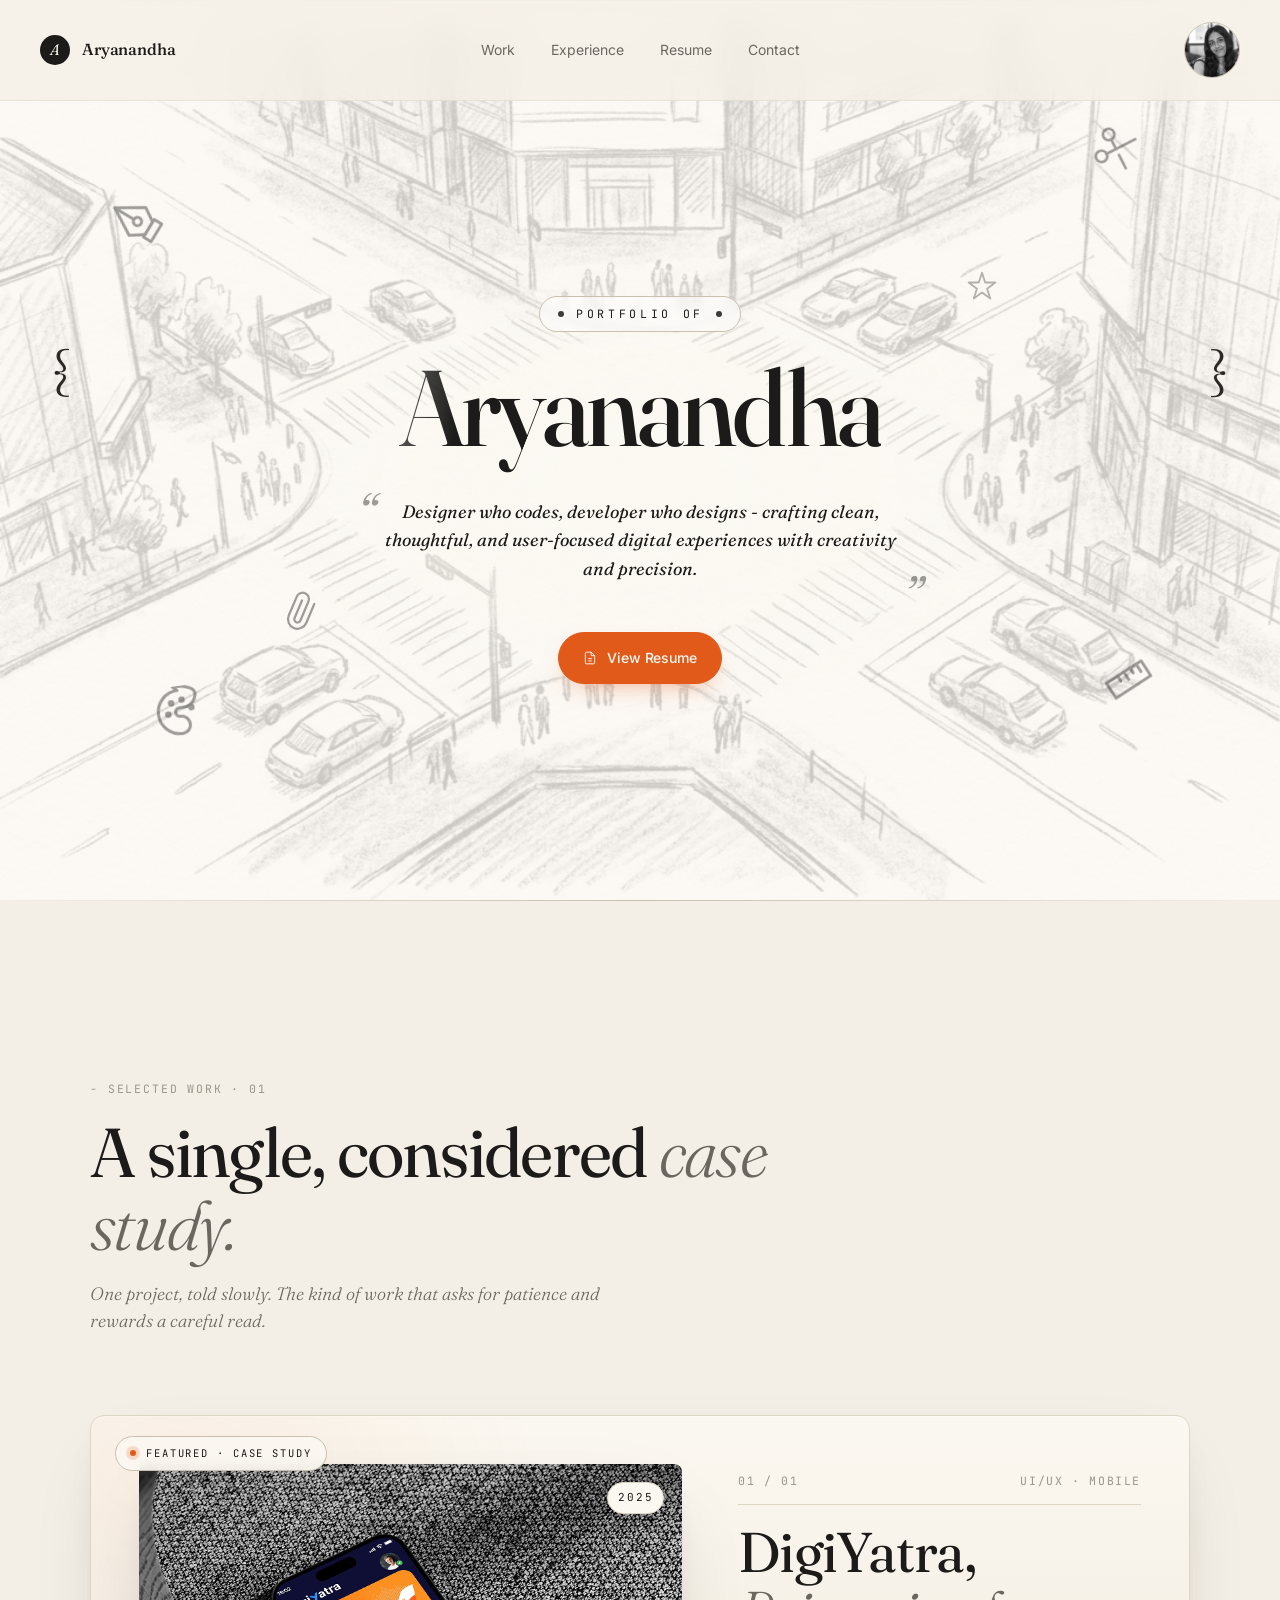
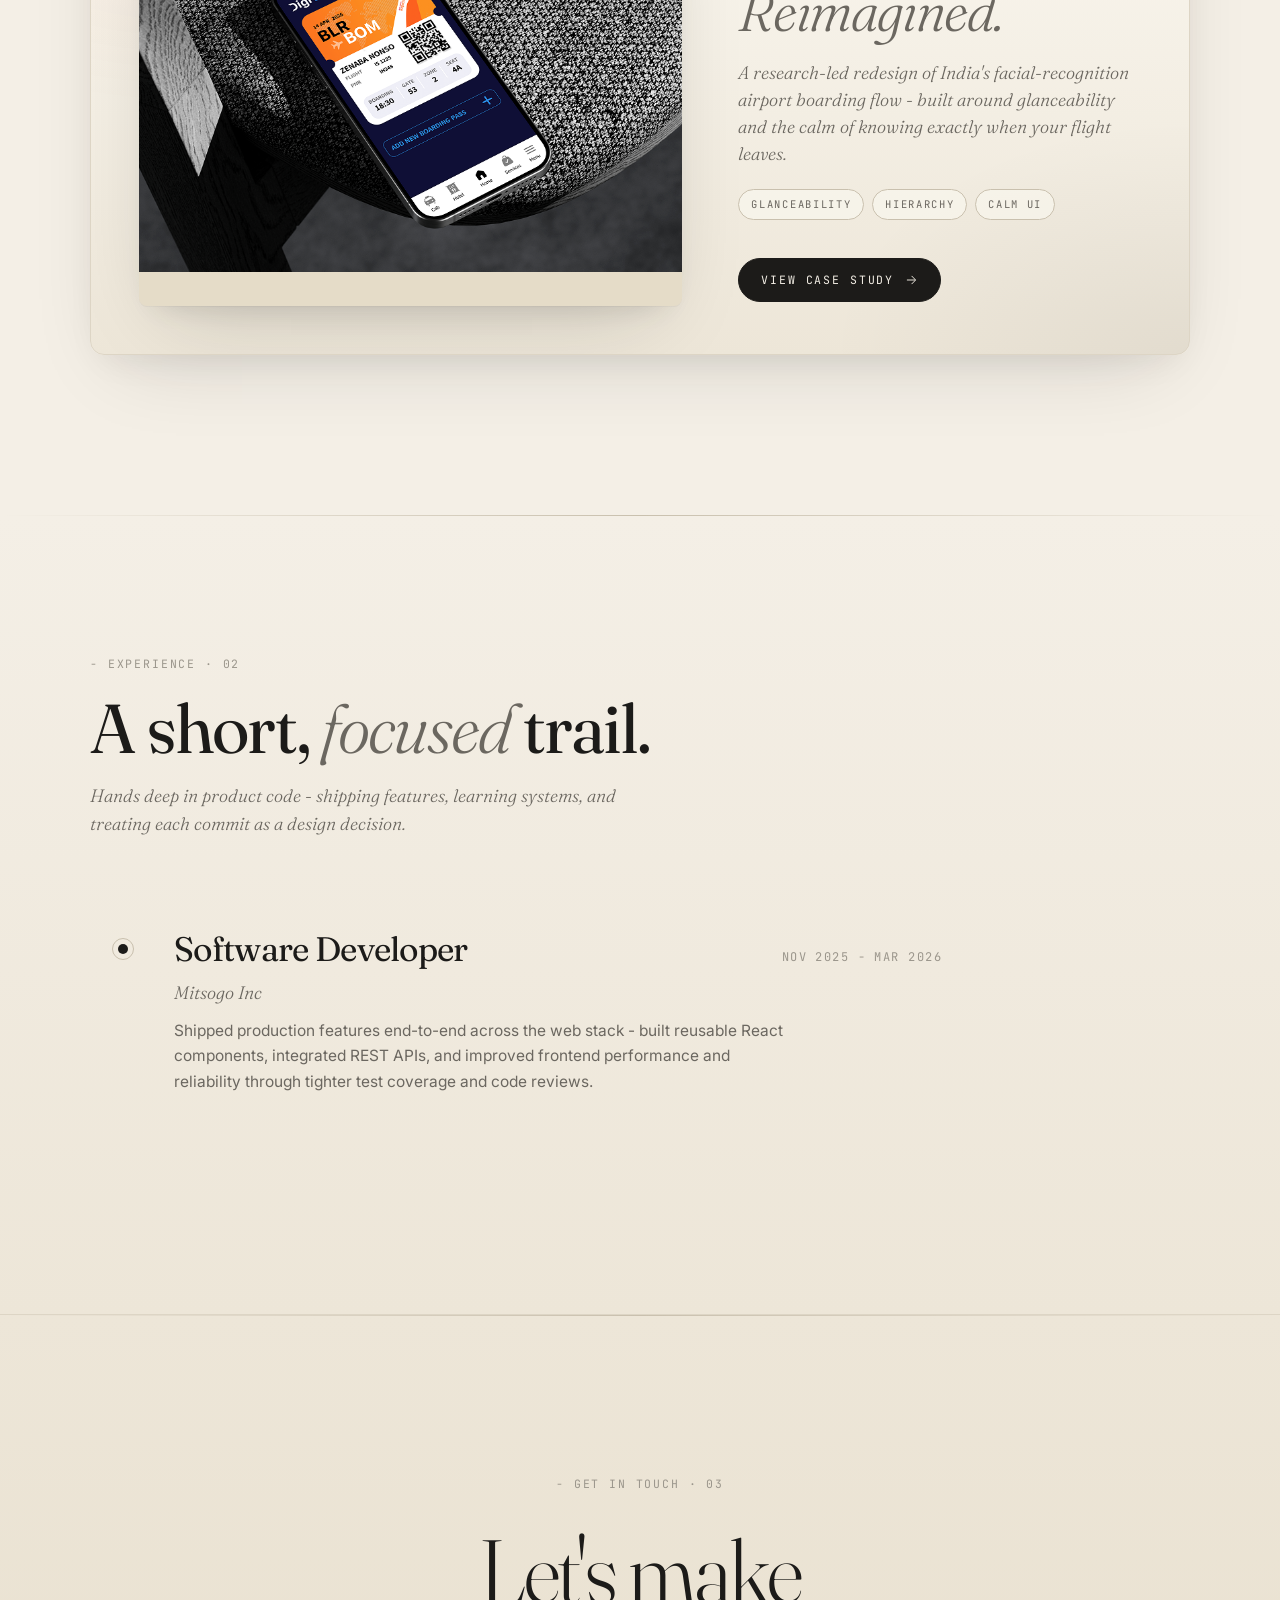
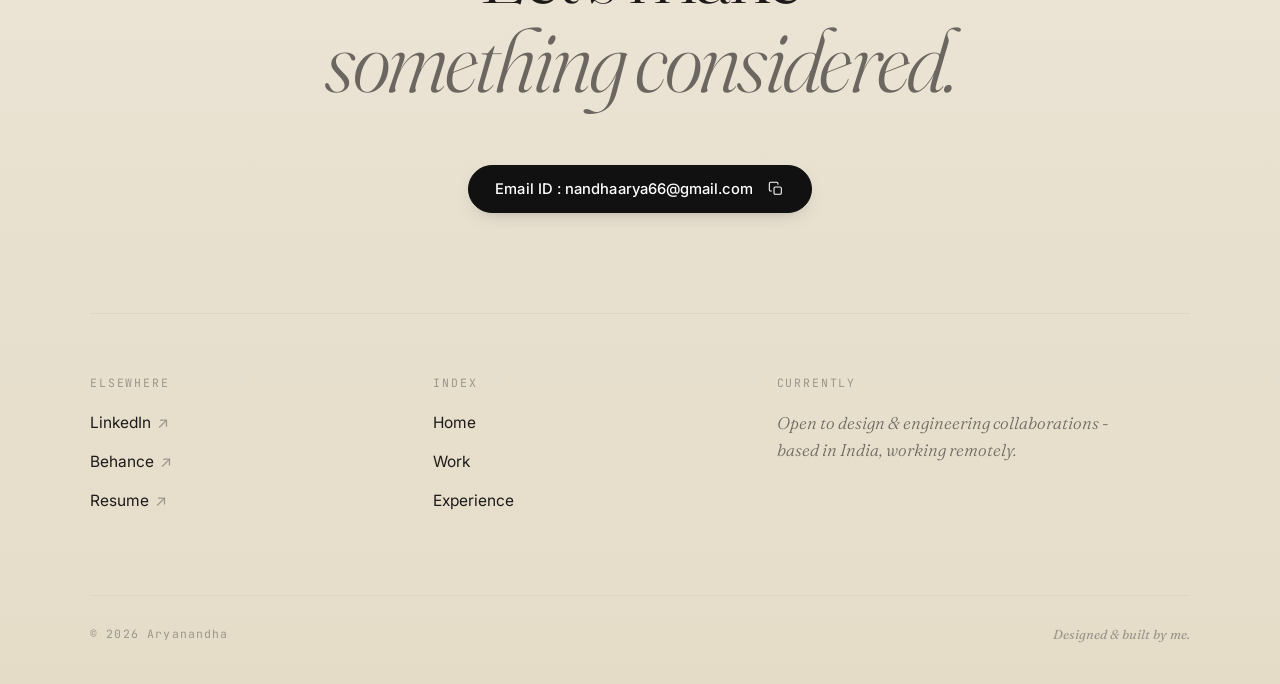
==== index.html @ 2fd15779 "first commit" ====
<!DOCTYPE html>
<html lang="en">
<head>
  <meta charset="UTF-8" />
  <meta name="viewport" content="width=device-width, initial-scale=1.0" />
  <title>Aryanandha - Designer & Developer</title>
  <meta name="description" content="Aryanandha - UI/UX designer and developer. Editorial portfolio of thoughtful, considered digital work." />
  <meta name="theme-color" content="#F4EFE6" />

  <link rel="preconnect" href="https://fonts.googleapis.com" />
  <link rel="preconnect" href="https://fonts.gstatic.com" crossorigin />
  <link href="https://fonts.googleapis.com/css2?family=Fraunces:ital,wght@0,300;0,400;0,500;0,600;1,300;1,400;1,500&family=Inter:wght@300;400;500;600&family=JetBrains+Mono:wght@400;500&display=swap" rel="stylesheet" />
  <link rel="stylesheet" href="styles.css" />
</head>
<body>

  <!-- ============================ NAV ============================ -->
  <nav class="nav">
    <a href="#home" class="nav__brand">
      <span class="nav__brand-mark">A</span>
      <span class="nav__brand-name">Aryanandha</span>
    </a>

    <ul class="nav__links">
      <li><a href="#work">Work</a></li>
      <li><a href="#experience">Experience</a></li>
      <li><a href="https://drive.google.com/file/d/1Gx09ZeltvKSBruHtq61AyufzrmKYx_Gb/view?usp=sharing" target="_blank" rel="noopener" class="nav__resume">Resume</a></li>
      <li><a href="#contact">Contact</a></li>
    </ul>

    <a href="#home" class="nav__avatar" aria-label="Profile photo">
      <img src="resume_image.jpeg" alt="Aryanandha" />
    </a>
  </nav>

  <!-- ============================ HERO ============================ -->
  <header class="hero" id="home">
    <div class="hero__sketch" aria-hidden="true"></div>
    <canvas class="hero__water" aria-hidden="true"></canvas>
    <span class="hero__edge" aria-hidden="true"></span>

    <!-- floating design tool doodles -->
    <div class="hero__doodles" aria-hidden="true">
      <span class="doodle doodle--scissors">
        <svg viewBox="0 0 24 24" fill="none" stroke="currentColor" stroke-width="1.4" stroke-linecap="round" stroke-linejoin="round">
          <circle cx="6" cy="6" r="3"/><circle cx="6" cy="18" r="3"/>
          <line x1="20" y1="4" x2="8.12" y2="15.88"/>
          <line x1="14.47" y1="14.48" x2="20" y2="20"/>
          <line x1="8.12" y1="8.12" x2="12" y2="12"/>
        </svg>
      </span>
      <span class="doodle doodle--pen">
        <svg viewBox="0 0 24 24" fill="none" stroke="currentColor" stroke-width="1.4" stroke-linecap="round" stroke-linejoin="round">
          <path d="M12 19l7-7 3 3-7 7-3-3z"/>
          <path d="M18 13l-1.5-7.5L2 2l3.5 14.5L13 18l5-5z"/>
          <path d="M2 2l7.586 7.586"/>
          <circle cx="11" cy="11" r="2"/>
        </svg>
      </span>
      <span class="doodle doodle--palette">
        <svg viewBox="0 0 24 24" fill="none" stroke="currentColor" stroke-width="1.4" stroke-linecap="round" stroke-linejoin="round">
          <circle cx="13.5" cy="6.5" r=".8"/>
          <circle cx="17.5" cy="10.5" r=".8"/>
          <circle cx="8.5" cy="7.5" r=".8"/>
          <circle cx="6.5" cy="12.5" r=".8"/>
          <path d="M12 2a10 10 0 0 0 0 20 4 4 0 0 0 0-8 2 2 0 0 1-2-2c0-1.1.9-2 2-2h2a6 6 0 0 0 6-6c0-2.21-4.48-4-10-4z"/>
        </svg>
      </span>
      <span class="doodle doodle--ruler">
        <svg viewBox="0 0 24 24" fill="none" stroke="currentColor" stroke-width="1.4" stroke-linecap="round" stroke-linejoin="round">
          <path d="M3 17l6 6 14-14-6-6L3 17z"/>
          <path d="M7.5 12.5l2 2M10 10l3 3M12.5 7.5l2 2M15 5l3 3"/>
        </svg>
      </span>
      <span class="doodle doodle--star">
        <svg viewBox="0 0 24 24" fill="none" stroke="currentColor" stroke-width="1.4" stroke-linecap="round" stroke-linejoin="round">
          <path d="M12 2l2.4 7.4H22l-6.2 4.6 2.4 7.4L12 16.8 5.8 21.4l2.4-7.4L2 9.4h7.6L12 2z"/>
        </svg>
      </span>
      <span class="doodle doodle--paperclip">
        <svg viewBox="0 0 24 24" fill="none" stroke="currentColor" stroke-width="1.4" stroke-linecap="round" stroke-linejoin="round">
          <path d="M21.44 11.05l-9.19 9.19a6 6 0 0 1-8.49-8.49l9.19-9.19a4 4 0 0 1 5.66 5.66l-9.2 9.19a2 2 0 0 1-2.83-2.83l8.49-8.48"/>
        </svg>
      </span>
      <span class="doodle doodle--bracketL">{</span>
      <span class="doodle doodle--bracketR">}</span>
    </div>

    <div class="hero__inner">
      <span class="hero__halo" aria-hidden="true"></span>

      <p class="hero__intro">
        <span class="hero__intro-dot" aria-hidden="true"></span>
        <span>PORTFOLIO OF</span>
        <span class="hero__intro-dot" aria-hidden="true"></span>
      </p>

      <h1 class="hero__title">
        <span class="hero__title-text">Aryanandha</span>
      </h1>

      <p class="hero__sub">
        <span class="hero__sub-mark" aria-hidden="true">“</span>
        Designer who codes, developer who designs - crafting clean,
        thoughtful, and user-focused digital experiences with creativity
        and precision.
        <span class="hero__sub-mark hero__sub-mark--end" aria-hidden="true">”</span>
      </p>

      <div class="hero__cta">
        <a href="https://drive.google.com/file/d/1Gx09ZeltvKSBruHtq61AyufzrmKYx_Gb/view?usp=sharing" target="_blank" rel="noopener" class="btn btn--primary">
          <svg width="14" height="14" viewBox="0 0 24 24" fill="none" stroke="currentColor" stroke-width="1.6"><path d="M14 2H6a2 2 0 0 0-2 2v16a2 2 0 0 0 2 2h12a2 2 0 0 0 2-2V8z"/><path d="M14 2v6h6M9 13h6M9 17h6"/></svg>
          View Resume
        </a>
      </div>
    </div>

  </header>

  <!-- ============================ WORK ============================ -->
  <section class="work" id="work">
    <div class="container">
      <div class="section-head">
        <span class="kicker">- Selected work · 01</span>
        <h2 class="section-title">A single, considered <em>case study.</em></h2>
        <p class="section-lede">
          One project, told slowly. The kind of work that asks for
          patience and rewards a careful read.
        </p>
      </div>

      <a href="case-study.html" class="feature feature--spotlight">
        <span class="feature__chip" aria-hidden="true">
          <span class="feature__chip-dot"></span>
          Featured · Case study
        </span>

        <div class="feature__cover">
          <img src="coverpage.png" alt="DigiYatra redesign cover" />
          <span class="feature__year">2025</span>
          <span class="feature__viewmark">
            <svg width="14" height="14" viewBox="0 0 24 24" fill="none" stroke="currentColor" stroke-width="1.6"><path d="M5 12h14M13 5l7 7-7 7"/></svg>
            View
          </span>
        </div>

        <div class="feature__meta">
          <div class="feature__row">
            <span class="feature__num">01 / 01</span>
            <span class="feature__tag">UI/UX · Mobile</span>
          </div>
          <h3 class="feature__title">DigiYatra, <em>Reimagined.</em></h3>
          <p class="feature__desc">
            A research-led redesign of India's facial-recognition
            airport boarding flow - built around glanceability and
            the calm of knowing exactly when your flight leaves.
          </p>

          <ul class="feature__chips">
            <li>Glanceability</li>
            <li>Hierarchy</li>
            <li>Calm UI</li>
          </ul>

          <span class="feature__cta">
            View case study
            <svg width="14" height="14" viewBox="0 0 24 24" fill="none" stroke="currentColor" stroke-width="1.6">
              <path d="M5 12h14M13 5l7 7-7 7"/>
            </svg>
          </span>
        </div>
      </a>
    </div>
  </section>

  <!-- ============================ EXPERIENCE ============================ -->
  <section class="experience" id="experience">
    <div class="container">
      <div class="section-head">
        <span class="kicker">- Experience · 02</span>
        <h2 class="section-title">A short, <em>focused</em> trail.</h2>
        <p class="section-lede">
          Hands deep in product code - shipping features, learning
          systems, and treating each commit as a design decision.
        </p>
      </div>

      <ol class="timeline">
        <li class="timeline__item">
          <div class="timeline__dot"></div>
          <div class="timeline__body">
            <div class="timeline__row">
              <h3 class="timeline__role">Software Developer</h3>
              <span class="timeline__date">Nov 2025 - Mar 2026</span>
            </div>
            <p class="timeline__company">Mitsogo Inc</p>
            <p class="timeline__note">
              Shipped production features end-to-end across the web stack -
              built reusable React components, integrated REST APIs, and
              improved frontend performance and reliability through tighter
              test coverage and code reviews.
            </p>
          </div>
        </li>
      </ol>

    </div>
  </section>

  <!-- ============================ CONTACT / FOOTER ============================ -->
  <footer class="footer" id="contact">
    <div class="container">

      <div class="footer__big">
        <span class="kicker">- Get in touch · 03</span>
        <h2 class="footer__heading">
          Let's make<br />
          <em>something considered.</em>
        </h2>
        <button type="button" class="email-pill" data-email="nandhaarya66@gmail.com" aria-label="Copy email address">
          <span class="email-pill__text">Email ID : nandhaarya66@gmail.com</span>
          <span class="email-pill__icon" aria-hidden="true">
            <svg class="email-pill__copy" width="16" height="16" viewBox="0 0 24 24" fill="none" stroke="currentColor" stroke-width="1.6" stroke-linecap="round" stroke-linejoin="round">
              <rect x="9" y="9" width="11" height="11" rx="2"/>
              <path d="M5 15H4a2 2 0 0 1-2-2V4a2 2 0 0 1 2-2h9a2 2 0 0 1 2 2v1"/>
            </svg>
            <svg class="email-pill__check" width="16" height="16" viewBox="0 0 24 24" fill="none" stroke="currentColor" stroke-width="1.8" stroke-linecap="round" stroke-linejoin="round">
              <path d="M20 6L9 17l-5-5"/>
            </svg>
          </span>
        </button>
      </div>

      <div class="footer__rule"></div>

      <div class="footer__grid">
        <div class="footer__col">
          <span class="footer__label">Elsewhere</span>
          <ul class="footer__links">
            <li>
              <a href="https://www.linkedin.com/in/aryanandha-kp-83b658268/" target="_blank" rel="noopener">
                LinkedIn <span>↗</span>
              </a>
            </li>
            <li>
              <a href="https://www.behance.net/aryanandha6" target="_blank" rel="noopener">
                Behance <span>↗</span>
              </a>
            </li>
            <li>
              <a href="https://drive.google.com/file/d/1Gx09ZeltvKSBruHtq61AyufzrmKYx_Gb/view?usp=sharing" target="_blank" rel="noopener">
                Resume <span>↗</span>
              </a>
            </li>
          </ul>
        </div>

        <div class="footer__col">
          <span class="footer__label">Index</span>
          <ul class="footer__links">
            <li><a href="#home">Home</a></li>
            <li><a href="#work">Work</a></li>
            <li><a href="#experience">Experience</a></li>
          </ul>
        </div>

        <div class="footer__col footer__col--meta">
          <span class="footer__label">Currently</span>
          <p class="footer__currently">
            Open to design &amp; engineering collaborations - based in India,
            working remotely.
          </p>
        </div>
      </div>

      <div class="footer__bottom">
        <span>© 2026 Aryanandha</span>
        <span class="footer__sig">Designed &amp; built by me.</span>
      </div>
    </div>
  </footer>

  <script src="script.js"></script>
</body>
</html>
---- styles.css ----
/* ============================================================
   ARYANANDHA K P - EDITORIAL PORTFOLIO
   Premium · minimal · cinematic.
   ============================================================ */

* { box-sizing: border-box; margin: 0; padding: 0; }

:root {
  --bg:        #F4EFE6;
  --bg-2:      #EDE6D8;
  --bg-3:      #E5DCC8;
  --paper:     #FBF8F1;

  --text:      #1C1B19;
  --text-2:    #2A2925;
  --muted:     #6B6760;
  --muted-2:   #9B968C;

  --line:      #DDD5C5;
  --line-2:    #C9C0AE;

  --accent:    #1C1B19;

  --display:   "Fraunces", "Times New Roman", serif;
  --body:      "Inter", system-ui, sans-serif;
  --mono:      "JetBrains Mono", ui-monospace, monospace;

  --container: 1180px;

  --ease:      cubic-bezier(.2,.7,.2,1);
}

html { scroll-behavior: smooth; }

body {
  font-family: var(--body);
  background: var(--bg);
  color: var(--text);
  font-size: 16px;
  line-height: 1.6;
  font-weight: 400;
  -webkit-font-smoothing: antialiased;
  -moz-osx-font-smoothing: grayscale;
  overflow-x: hidden;
}

img { max-width: 100%; display: block; }

a { color: inherit; text-decoration: none; }

::selection { background: var(--text); color: var(--bg); }

.container {
  max-width: var(--container);
  margin: 0 auto;
  padding: 0 40px;
}

.kicker {
  font-family: var(--mono);
  font-size: 11.5px;
  letter-spacing: 0.16em;
  text-transform: uppercase;
  color: var(--muted-2);
}

.mono {
  font-family: var(--mono);
  font-size: 11.5px;
  letter-spacing: 0.06em;
  color: var(--muted-2);
  margin-left: 8px;
}

.section-head {
  margin-bottom: 80px;
  display: flex;
  flex-direction: column;
  gap: 18px;
  max-width: 760px;
}
.section-title {
  font-family: var(--display);
  font-weight: 400;
  font-size: clamp(40px, 5.4vw, 72px);
  line-height: 1.05;
  letter-spacing: -0.025em;
  color: var(--text);
}
.section-title em {
  font-style: italic;
  font-weight: 300;
  color: var(--muted);
}

.section-lede {
  font-family: var(--display);
  font-style: italic;
  font-weight: 300;
  font-size: clamp(17px, 1.4vw, 20px);
  line-height: 1.55;
  color: var(--muted);
  max-width: 540px;
}

/* =====================================================
   NAV
   ===================================================== */
.nav {
  position: fixed;
  top: 0; left: 0; right: 0;
  z-index: 60;
  display: grid;
  grid-template-columns: 1fr auto 1fr;
  align-items: center;
  gap: 24px;
  padding: 22px 40px;
  background: rgba(244,239,230,0.78);
  backdrop-filter: blur(14px) saturate(120%);
  -webkit-backdrop-filter: blur(14px) saturate(120%);
  border-bottom: 1px solid rgba(221,213,197,0.55);
  transition: padding .35s var(--ease), background .35s var(--ease);
}
.nav.is-scrolled { padding-top: 14px; padding-bottom: 14px; }

.nav__brand {
  display: inline-flex;
  align-items: center;
  gap: 12px;
  font-family: var(--display);
  font-size: 16px;
  font-weight: 500;
  letter-spacing: -0.01em;
  color: var(--text);
}
.nav__brand-mark {
  display: inline-flex;
  align-items: center; justify-content: center;
  width: 30px; height: 30px;
  border-radius: 50%;
  background: var(--text);
  color: var(--bg);
  font-family: var(--display);
  font-style: italic;
  font-size: 15px;
  font-weight: 400;
}

.nav__links {
  list-style: none;
  display: flex;
  align-items: center;
  gap: 36px;
  font-size: 14px;
  color: var(--muted);
}
.nav__links a {
  position: relative;
  padding: 4px 0;
  transition: color .3s var(--ease);
}
.nav__links a::after {
  content: '';
  position: absolute;
  left: 0; right: 0; bottom: -2px;
  height: 1px;
  background: var(--text);
  transform: scaleX(0);
  transform-origin: left;
  transition: transform .4s var(--ease);
}
.nav__links a:hover { color: var(--text); }
.nav__links a:hover::after { transform: scaleX(1); }

.nav__resume { display: inline-flex; align-items: baseline; gap: 8px; }
.nav__resume-tag {
  font-family: var(--mono);
  font-size: 10.5px;
  letter-spacing: 0.06em;
  color: var(--muted-2);
}

.nav__avatar {
  justify-self: end;
  width: 56px; height: 56px;
  border-radius: 50%;
  overflow: hidden;
  border: 1px solid var(--line-2);
  background: var(--bg-2);
  transition: transform .4s var(--ease), box-shadow .4s var(--ease);
}
.nav__avatar img {
  width: 100%; height: 100%;
  object-fit: cover;
  filter: grayscale(0.1);
}
.nav__avatar:hover {
  transform: scale(1.06);
  box-shadow: 0 8px 24px -8px rgba(0,0,0,0.18);
}

/* =====================================================
   HERO - Centered composition · sketch full bleed
   ===================================================== */
.hero {
  position: relative;
  min-height: 100vh;
  width: 100%;
  display: flex;
  align-items: center;
  justify-content: center;
  padding: 160px 40px 80px;
  background: #FBF8F1;
  isolation: isolate;
  overflow: hidden;
  text-align: center;
}

/* sketch - full bleed, faded to a doodle so the name leads */
.hero__sketch {
  position: absolute;
  inset: 0;
  z-index: 0;
  background-image: url("shibuya.png");
  background-repeat: no-repeat;
  background-position: center 56%;
  background-size: cover;
  opacity: 0.22;
  filter: grayscale(1) contrast(0.85) brightness(1.1);
  pointer-events: none;
  will-change: transform;
}

/* watery ripple canvas - follows the cursor */
.hero__water {
  position: absolute;
  inset: 0;
  z-index: 2;
  pointer-events: none;
  width: 100%;
  height: 100%;
  mix-blend-mode: multiply;
  opacity: 0.85;
}

/* hairline rule top */
.hero__edge {
  position: absolute;
  top: 0; left: 0; right: 0;
  height: 1px;
  background: linear-gradient(90deg, transparent, var(--line-2), transparent);
  opacity: 0.6;
  z-index: 2;
}

/* floating doodles - design tools scattered around the hero */
.hero__doodles {
  position: absolute;
  inset: 0;
  z-index: 1;
  pointer-events: none;
}
.doodle {
  --mx: 0px;
  --my: 0px;
  position: absolute;
  color: var(--text);
  opacity: 0;
  animation: doodleIn 1.1s var(--ease) forwards, doodleSway 7s ease-in-out infinite;
  transform-origin: center;
  translate: var(--mx) var(--my);
  transition: translate .6s var(--ease);
}
.doodle svg {
  width: 100%;
  height: 100%;
  display: block;
  opacity: 0.42;
}
.doodle--scissors {
  width: 46px; height: 46px;
  top: 14%; right: 11%;
  animation-delay: .55s, 1.2s;
  transform: rotate(18deg);
}
.doodle--pen {
  width: 50px; height: 50px;
  top: 22%; left: 9%;
  animation-delay: .35s, 1s;
  transform: rotate(-14deg);
}
.doodle--palette {
  width: 52px; height: 52px;
  bottom: 18%; left: 12%;
  animation-delay: .75s, 1.4s;
  transform: rotate(-8deg);
}
.doodle--ruler {
  width: 50px; height: 50px;
  bottom: 22%; right: 10%;
  animation-delay: .65s, 1.3s;
  transform: rotate(12deg);
}
.doodle--star {
  width: 32px; height: 32px;
  top: 30%; right: 22%;
  animation-delay: .9s, 1.6s;
  opacity: 0;
}
.doodle--star svg { opacity: 0.32; }
.doodle--paperclip {
  width: 38px; height: 38px;
  bottom: 30%; left: 22%;
  animation-delay: .8s, 1.5s;
  transform: rotate(-22deg);
}
.doodle--bracketL,
.doodle--bracketR {
  font-family: var(--display);
  font-weight: 300;
  font-size: 56px;
  line-height: 1;
  color: var(--text-2);
  opacity: 0;
  width: auto; height: auto;
}
.doodle--bracketL { top: 38%; left: 4%; animation-delay: 1s, 1.6s; }
.doodle--bracketR { top: 38%; right: 4%; animation-delay: 1.05s, 1.65s; }

@keyframes doodleIn {
  from { opacity: 0; }
  to   { opacity: 1; }
}
@keyframes doodleSway {
  0%, 100% { translate: 0 0;    rotate: 0deg; }
  25%      { translate: 4px -6px; rotate: 4deg; }
  50%      { translate: 0 -10px;  rotate: -2deg; }
  75%      { translate: -4px -4px; rotate: 3deg; }
}
@keyframes doodleSpin {
  from { rotate: 0deg; }
  to   { rotate: 360deg; }
}
.doodle--star { animation: doodleIn 1.1s var(--ease) forwards, doodleSpin 18s linear infinite; }
@media (prefers-reduced-motion: reduce) {
  .doodle { animation: doodleIn 1s var(--ease) forwards; }
}

.hero__inner {
  position: relative;
  z-index: 3;
  max-width: 780px;
  width: 100%;
  display: flex;
  flex-direction: column;
  align-items: center;
  text-align: center;
}

/* faint halo - barely-there lift, just enough to anchor the type */
.hero__halo {
  position: absolute;
  inset: -40px -10% -40px -10%;
  z-index: -1;
  background:
    radial-gradient(ellipse 55% 65% at 50% 50%,
      rgba(251,248,241,0.55) 0%,
      rgba(251,248,241,0.30) 45%,
      rgba(251,248,241,0) 75%);
  pointer-events: none;
  animation: haloBreath 8s ease-in-out infinite;
}
@keyframes haloBreath {
  0%, 100% { transform: scale(1);    opacity: 1;   }
  50%      { transform: scale(1.08); opacity: 0.85; }
}


.hero__intro {
  display: inline-flex;
  align-items: center;
  gap: 12px;
  font-family: var(--mono);
  font-size: 11.5px;
  letter-spacing: 0.32em;
  text-transform: uppercase;
  color: var(--text);
  margin-bottom: 22px;
  padding: 8px 18px;
  border: 1px solid var(--line-2);
  border-radius: 999px;
  background: rgba(255,255,255,0.55);
  backdrop-filter: blur(4px);
  -webkit-backdrop-filter: blur(4px);
  opacity: 0;
  transform: translateY(14px);
  transition: opacity 1s var(--ease) .05s, transform 1s var(--ease) .05s;
}
.hero__intro-dot {
  width: 6px;
  height: 6px;
  border-radius: 50%;
  background: var(--text);
  opacity: 0.85;
  display: inline-block;
  animation: dotPulse 2.4s ease-in-out infinite;
}
.hero__intro-dot:last-child { animation-delay: 1.2s; }
@keyframes dotPulse {
  0%, 100% { transform: scale(1);   opacity: 0.85; }
  50%      { transform: scale(1.6); opacity: 0.35; }
}
.hero.is-ready .hero__intro { opacity: 1; transform: none; }
.hero__rule {
  display: inline-block;
  width: 48px;
  height: 1px;
  background: var(--text);
  opacity: 0.6;
}

.hero__title {
  position: relative;
  font-family: var(--display);
  font-weight: 500;
  font-size: clamp(52px, 8.4vw, 116px);
  line-height: 1.0;
  letter-spacing: -0.035em;
  color: var(--text);
  margin-bottom: 28px;
  opacity: 0;
  transform: translateY(22px);
  transition: opacity 1.2s var(--ease) .18s, transform 1.2s var(--ease) .18s;
  display: inline-block;
}
.hero__title em {
  font-style: italic;
  font-weight: 300;
  color: var(--text-2);
}
.hero.is-ready .hero__title { opacity: 1; transform: none; }

.hero__title-text {
  background: linear-gradient(
    100deg,
    var(--text) 0%, var(--text) 40%,
    rgba(0,0,0,0.45) 50%,
    var(--text) 60%, var(--text) 100%
  );
  background-size: 220% 100%;
  background-position: 100% 0;
  -webkit-background-clip: text;
  background-clip: text;
  -webkit-text-fill-color: transparent;
  animation: titleShimmer 6s ease-in-out 1.4s infinite;
}
@keyframes titleShimmer {
  0%   { background-position: 100% 0; }
  55%  { background-position: -20% 0; }
  100% { background-position: -20% 0; }
}

.hero__title-underline {
  display: block;
  width: 78%;
  height: 14px;
  margin: 6px auto 0;
  color: var(--text-2);
  opacity: 0.8;
}
.hero__title-underline path {
  stroke-dasharray: 600;
  stroke-dashoffset: 600;
  transition: stroke-dashoffset 1.6s var(--ease) 1.1s;
}
.hero.is-ready .hero__title-underline path { stroke-dashoffset: 0; }

.hero__sub {
  position: relative;
  font-family: var(--display);
  font-weight: 400;
  font-style: italic;
  font-size: clamp(16px, 1.4vw, 19px);
  line-height: 1.6;
  color: var(--text);
  max-width: 580px;
  margin: 0 auto 40px;
  padding: 8px 28px;
  background: transparent;
  border: 0;
  opacity: 0;
  transform: translateY(16px);
  transition: opacity 1s var(--ease) .35s, transform 1s var(--ease) .35s;
}
.hero__sub-mark {
  font-family: var(--display);
  font-style: italic;
  font-size: 2.6em;
  line-height: 0;
  color: var(--text-2);
  position: absolute;
  top: 0.45em;
  left: 8px;
  opacity: 0.45;
}
.hero__sub-mark--end {
  left: auto;
  right: 8px;
  top: auto;
  bottom: -0.05em;
}
.hero.is-ready .hero__sub { opacity: 1; transform: none; }

/* CTA row - pill buttons */
.hero__cta {
  display: inline-flex;
  flex-wrap: wrap;
  justify-content: center;
  gap: 12px;
  opacity: 0;
  transform: translateY(14px);
  transition: opacity 1s var(--ease) .55s, transform 1s var(--ease) .55s;
}
.hero.is-ready .hero__cta { opacity: 1; transform: none; }

.btn {
  display: inline-flex;
  align-items: center;
  gap: 10px;
  padding: 14px 24px;
  border-radius: 999px;
  font-family: var(--body);
  font-size: 14px;
  font-weight: 500;
  letter-spacing: -0.005em;
  border: 1px solid transparent;
  transition:
    background .3s var(--ease),
    color .3s var(--ease),
    border-color .3s var(--ease),
    gap .3s var(--ease),
    transform .3s var(--ease),
    box-shadow .3s var(--ease);
}
.btn svg { transition: transform .3s var(--ease); }
.btn:hover { gap: 14px; transform: translateY(-1px); }
.btn:hover svg { transform: translateX(2px); }

.btn--primary {
  background: #E15A1A;
  color: #FBF8F1;
  border-color: #E15A1A;
  box-shadow: 0 10px 24px -12px rgba(225,90,26,0.55);
}
.btn--primary:hover {
  background: #C44A12;
  border-color: #C44A12;
  box-shadow: 0 14px 30px -12px rgba(225,90,26,0.6);
}

.btn--ghost {
  background: rgba(251,248,241,0.92);
  color: var(--text);
  border-color: var(--line-2);
  backdrop-filter: blur(6px);
  -webkit-backdrop-filter: blur(6px);
}
.btn--ghost:hover {
  background: var(--paper);
  border-color: var(--text);
}

.hero.is-ready .hero__scroll { opacity: 1; }
.hero__scroll { opacity: 0; transition: opacity 1.2s var(--ease) .7s; }

/* scroll indicator */
.hero__scroll {
  position: absolute;
  bottom: 36px; left: 50%;
  transform: translateX(-50%);
  display: flex;
  flex-direction: column;
  align-items: center;
  gap: 14px;
  font-family: var(--mono);
  font-size: 11px;
  letter-spacing: 0.2em;
  text-transform: uppercase;
  color: var(--muted);
  z-index: 3;
}
.hero__scroll-line {
  width: 1px;
  height: 48px;
  background: linear-gradient(180deg, var(--muted-2), transparent);
  position: relative;
  overflow: hidden;
}
.hero__scroll-line::after {
  content: '';
  position: absolute;
  top: -50%; left: 0;
  width: 100%;
  height: 50%;
  background: var(--text);
  animation: scrollDot 2.4s var(--ease) infinite;
}
@keyframes scrollDot {
  0%   { top: -50%; }
  100% { top: 100%; }
}

/* =====================================================
   WORK / FEATURE - spotlight card
   ===================================================== */
.work {
  padding: 180px 0 160px;
  position: relative;
  background: var(--bg);
}
.work::before {
  content: '';
  position: absolute;
  top: 0; left: 0; right: 0;
  height: 1px;
  background: linear-gradient(90deg, transparent, var(--line-2), transparent);
}

/* spotlight card - premium, framed, cinematic */
.feature--spotlight {
  position: relative;
  display: grid;
  grid-template-columns: 1.35fr 1fr;
  gap: 56px;
  align-items: stretch;
  padding: 48px;
  border-radius: 14px;
  background:
    linear-gradient(180deg, var(--paper) 0%, var(--bg-2) 100%);
  border: 1px solid var(--line);
  box-shadow:
    0 1px 0 rgba(255,255,255,0.4) inset,
    0 30px 80px -30px rgba(28,27,25,0.16),
    0 14px 36px -16px rgba(28,27,25,0.10);
  transition:
    transform .6s var(--ease),
    box-shadow .6s var(--ease),
    border-color .6s var(--ease);
  isolation: isolate;
  overflow: hidden;
}
.feature--spotlight::before {
  content: '';
  position: absolute;
  inset: 0;
  z-index: 0;
  pointer-events: none;
  background:
    radial-gradient(ellipse 60% 80% at 8% 10%, rgba(225,90,26,0.06), transparent 55%),
    radial-gradient(ellipse 60% 80% at 100% 100%, rgba(28,27,25,0.05), transparent 55%);
}
.feature--spotlight:hover {
  transform: translateY(-4px);
  border-color: var(--line-2);
  box-shadow:
    0 1px 0 rgba(255,255,255,0.4) inset,
    0 50px 110px -30px rgba(28,27,25,0.22),
    0 20px 50px -16px rgba(28,27,25,0.14);
}

/* "Featured · Case study" chip top-left */
.feature__chip {
  position: absolute;
  top: 20px; left: 24px;
  z-index: 3;
  display: inline-flex;
  align-items: center;
  gap: 10px;
  padding: 8px 14px;
  border-radius: 999px;
  background: rgba(251,248,241,0.92);
  border: 1px solid var(--line-2);
  font-family: var(--mono);
  font-size: 10.5px;
  letter-spacing: 0.18em;
  text-transform: uppercase;
  color: var(--text);
  backdrop-filter: blur(6px);
  -webkit-backdrop-filter: blur(6px);
}
.feature__chip-dot {
  width: 6px; height: 6px;
  border-radius: 50%;
  background: #E15A1A;
  box-shadow: 0 0 0 4px rgba(225,90,26,0.18);
}

.feature__cover {
  position: relative;
  z-index: 1;
  overflow: hidden;
  border-radius: 8px;
  background: var(--bg-3);
  perspective: 1400px;
  box-shadow:
    0 1px 0 rgba(28,27,25,0.04),
    0 30px 80px -30px rgba(28,27,25,0.22),
    0 14px 30px -14px rgba(28,27,25,0.12);
  isolation: isolate;
}
.feature__cover img {
  width: 100%;
  aspect-ratio: 4 / 3;
  object-fit: cover;
  transform-origin: center center;
  transform-style: preserve-3d;
  backface-visibility: visible;
  transition: transform 1.4s cubic-bezier(0.22, 1, 0.36, 1), filter 1s var(--ease);
  filter: contrast(1.02);
  animation: coverFlipIn 1.6s cubic-bezier(0.22, 1, 0.36, 1) .15s both;
}
.feature:hover .feature__cover img {
  transform: perspective(1400px) rotateY(-12deg) scale(1.12);
  filter: contrast(1.06);
}
@keyframes coverFlipIn {
  0%   { transform: perspective(1400px) rotateY(85deg) scale(0.82); opacity: 0; }
  60%  { transform: perspective(1400px) rotateY(-8deg) scale(1.04); opacity: 1; }
  100% { transform: perspective(1400px) rotateY(0deg)  scale(1);    opacity: 1; }
}
@media (prefers-reduced-motion: reduce) {
  .feature__cover img { animation: none; }
}

.feature__year {
  position: absolute;
  top: 18px; right: 18px;
  font-family: var(--mono);
  font-size: 11px;
  letter-spacing: 0.16em;
  color: var(--text);
  background: var(--paper);
  padding: 6px 10px;
  border-radius: 999px;
  border: 1px solid var(--line);
  z-index: 2;
}

.feature__viewmark {
  position: absolute;
  bottom: 18px; right: 18px;
  z-index: 2;
  display: inline-flex;
  align-items: center;
  gap: 8px;
  padding: 10px 16px;
  border-radius: 999px;
  background: var(--text);
  color: var(--bg);
  font-family: var(--mono);
  font-size: 11px;
  letter-spacing: 0.16em;
  text-transform: uppercase;
  opacity: 0;
  transform: translateY(8px);
  transition: opacity .4s var(--ease), transform .4s var(--ease);
}
.feature:hover .feature__viewmark { opacity: 1; transform: none; }

.feature__meta {
  position: relative;
  z-index: 1;
  display: flex;
  flex-direction: column;
  gap: 18px;
  padding: 8px 0 4px;
  justify-content: center;
}

.feature__row {
  display: flex;
  justify-content: space-between;
  align-items: baseline;
  font-family: var(--mono);
  font-size: 11.5px;
  letter-spacing: 0.14em;
  text-transform: uppercase;
  color: var(--muted-2);
  padding-bottom: 14px;
  border-bottom: 1px solid var(--line);
}

.feature__title {
  font-family: var(--display);
  font-weight: 400;
  font-size: clamp(34px, 4.4vw, 56px);
  line-height: 1.05;
  letter-spacing: -0.025em;
  color: var(--text);
}
.feature__title em { font-style: italic; font-weight: 300; color: var(--muted); }

.feature__desc {
  font-family: var(--display);
  font-style: italic;
  font-weight: 300;
  font-size: 18px;
  line-height: 1.5;
  color: var(--muted);
  max-width: 460px;
}

.feature__chips {
  list-style: none;
  display: flex;
  flex-wrap: wrap;
  gap: 8px;
  margin: 4px 0 8px;
}
.feature__chips li {
  font-family: var(--mono);
  font-size: 10.5px;
  letter-spacing: 0.16em;
  text-transform: uppercase;
  color: var(--muted);
  padding: 6px 12px;
  border: 1px solid var(--line-2);
  border-radius: 999px;
  background: rgba(251,248,241,0.6);
}

.feature__cta {
  display: inline-flex;
  align-items: center;
  gap: 10px;
  margin-top: 12px;
  padding: 12px 22px;
  border-radius: 999px;
  background: var(--text);
  color: var(--bg);
  border: 1px solid var(--text);
  font-family: var(--mono);
  font-size: 11.5px;
  letter-spacing: 0.16em;
  text-transform: uppercase;
  width: fit-content;
  transition: gap .35s var(--ease), background .35s var(--ease), color .35s var(--ease);
}
.feature:hover .feature__cta { gap: 14px; background: var(--text-2); }
.feature__cta svg { transition: transform .35s var(--ease); }
.feature:hover .feature__cta svg { transform: translateX(4px); }

@media (max-width: 920px) {
  .feature--spotlight { padding: 22px; gap: 28px; }
  .feature__chip { top: 14px; left: 16px; padding: 6px 10px; font-size: 9.5px; }
}

/* =====================================================
   EXPERIENCE / TIMELINE
   ===================================================== */
.experience {
  padding: 140px 0 180px;
  position: relative;
  background:
    linear-gradient(180deg, var(--bg) 0%, var(--bg-2) 100%);
}
.experience::before {
  content: '';
  position: absolute;
  top: 0; left: 0; right: 0;
  height: 1px;
  background: linear-gradient(90deg, transparent, var(--line-2), transparent);
}

.timeline {
  list-style: none;
  display: flex;
  flex-direction: column;
  gap: 0;
  max-width: 880px;
}
.timeline__item {
  display: grid;
  grid-template-columns: 28px 1fr;
  gap: 28px;
  padding: 40px 28px;
  border-bottom: 1px solid var(--line);
  position: relative;
  border-radius: 8px;
  transition: background .4s var(--ease);
}
.timeline__item:hover { background: rgba(251,248,241,0.55); }
.timeline__item:first-child { padding-top: 12px; }
.timeline__item:last-child  { border-bottom: none; }

.timeline__dot {
  width: 10px; height: 10px;
  border-radius: 50%;
  background: var(--text);
  margin-top: 14px;
  position: relative;
}
.timeline__dot::before {
  content: '';
  position: absolute;
  inset: -6px;
  border: 1px solid var(--line-2);
  border-radius: 50%;
}

.timeline__body {
  display: flex;
  flex-direction: column;
  gap: 10px;
}
.timeline__row {
  display: flex;
  justify-content: space-between;
  align-items: baseline;
  gap: 24px;
  flex-wrap: wrap;
}
.timeline__role {
  font-family: var(--display);
  font-weight: 400;
  font-size: clamp(26px, 3vw, 34px);
  letter-spacing: -0.02em;
  line-height: 1.15;
}
.timeline__date {
  font-family: var(--mono);
  font-size: 12px;
  letter-spacing: 0.12em;
  color: var(--muted-2);
  text-transform: uppercase;
  white-space: nowrap;
}
.timeline__company {
  font-family: var(--display);
  font-style: italic;
  font-weight: 300;
  font-size: 18px;
  color: var(--muted);
}
.timeline__note {
  font-size: 15.5px;
  line-height: 1.65;
  color: var(--muted);
  max-width: 620px;
}

.experience__note {
  margin-top: 40px;
  font-size: 14px;
  color: var(--muted);
}
.experience__note a {
  color: var(--text);
  border-bottom: 1px solid var(--line-2);
  padding-bottom: 1px;
  transition: border-color .3s var(--ease);
  display: inline-flex;
  align-items: baseline;
}
.experience__note a:hover { border-color: var(--text); }

/* =====================================================
   FOOTER
   ===================================================== */
.footer {
  padding: 160px 0 40px;
  background: linear-gradient(180deg, var(--bg-2) 0%, var(--bg-3) 100%);
  border-top: 1px solid var(--line);
  position: relative;
}
.footer::before {
  content: '';
  position: absolute;
  top: 0; left: 0; right: 0;
  height: 1px;
  background: linear-gradient(90deg, transparent, var(--line-2), transparent);
}

.footer__big {
  display: flex;
  flex-direction: column;
  align-items: center;
  text-align: center;
  gap: 24px;
  margin-bottom: 100px;
}
.footer__heading {
  font-family: var(--display);
  font-weight: 300;
  font-size: clamp(48px, 7vw, 96px);
  line-height: 1.0;
  letter-spacing: -0.03em;
  margin: 8px 0 24px;
}
.footer__heading em {
  font-style: italic;
  color: var(--muted);
}

.email-pill {
  display: inline-flex;
  align-items: center;
  gap: 14px;
  font-family: var(--sans, 'Inter', system-ui, sans-serif);
  font-weight: 500;
  font-size: clamp(14px, 1.15vw, 16px);
  letter-spacing: 0.005em;
  color: #fff;
  background: #111;
  padding: 14px 26px;
  border-radius: 999px;
  border: 1px solid #111;
  cursor: pointer;
  width: fit-content;
  margin-top: 12px;
  transition: transform .35s var(--ease), background .35s var(--ease), box-shadow .35s var(--ease);
  box-shadow: 0 6px 20px -10px rgba(0,0,0,0.35);
}
.email-pill:hover {
  background: #000;
  transform: translateY(-1px);
  box-shadow: 0 10px 28px -12px rgba(0,0,0,0.45);
}
.email-pill:active { transform: translateY(0); }
.email-pill__text { white-space: nowrap; }
.email-pill__icon {
  position: relative;
  display: inline-flex;
  align-items: center;
  justify-content: center;
  width: 18px;
  height: 18px;
  color: #fff;
}
.email-pill__icon svg {
  position: absolute;
  inset: 0;
  margin: auto;
  transition: opacity .25s var(--ease), transform .25s var(--ease);
}
.email-pill__check { opacity: 0; transform: scale(0.6); }
.email-pill.is-copied .email-pill__copy { opacity: 0; transform: scale(0.6); }
.email-pill.is-copied .email-pill__check { opacity: 1; transform: scale(1); }

.footer__rule {
  height: 1px;
  background: var(--line);
  margin-bottom: 60px;
}

.footer__grid {
  display: grid;
  grid-template-columns: 1fr 1fr 1.4fr;
  gap: 48px;
  margin-bottom: 80px;
}
.footer__col {
  display: flex;
  flex-direction: column;
  gap: 18px;
}
.footer__label {
  font-family: var(--mono);
  font-size: 11.5px;
  letter-spacing: 0.16em;
  text-transform: uppercase;
  color: var(--muted-2);
}
.footer__links {
  list-style: none;
  display: flex;
  flex-direction: column;
  gap: 12px;
}
.footer__links a {
  display: inline-flex;
  align-items: center;
  gap: 6px;
  font-size: 15.5px;
  color: var(--text);
  width: fit-content;
  position: relative;
  padding-bottom: 1px;
  transition: color .3s var(--ease);
}
.footer__links a span { color: var(--muted-2); transition: color .3s var(--ease); }
.footer__links a::after {
  content: '';
  position: absolute;
  left: 0; bottom: -2px;
  height: 1px;
  width: 100%;
  background: var(--text);
  transform: scaleX(0);
  transform-origin: left;
  transition: transform .35s var(--ease);
}
.footer__links a:hover::after { transform: scaleX(1); }
.footer__links a:hover span { color: var(--text); }

.footer__currently {
  font-family: var(--display);
  font-style: italic;
  font-weight: 300;
  font-size: 17px;
  color: var(--muted);
  line-height: 1.55;
  max-width: 360px;
}

.footer__bottom {
  padding-top: 28px;
  border-top: 1px solid var(--line);
  display: flex;
  justify-content: space-between;
  align-items: center;
  font-family: var(--mono);
  font-size: 11.5px;
  letter-spacing: 0.1em;
  color: var(--muted-2);
}
.footer__sig { font-style: italic; font-family: var(--display); letter-spacing: 0; font-size: 13px; }

/* =====================================================
   CASE STUDY PAGE
   ===================================================== */
.cs-nav {
  position: fixed;
  top: 0; left: 0; right: 0;
  z-index: 60;
  display: flex;
  align-items: center;
  justify-content: space-between;
  padding: 22px 40px;
  background: rgba(244,239,230,0.85);
  backdrop-filter: blur(14px) saturate(120%);
  -webkit-backdrop-filter: blur(14px) saturate(120%);
  border-bottom: 1px solid rgba(221,213,197,0.55);
}
.cs-nav__back {
  display: inline-flex;
  align-items: center;
  gap: 10px;
  font-family: var(--mono);
  font-size: 12px;
  letter-spacing: 0.12em;
  text-transform: uppercase;
  color: var(--text);
  transition: gap .3s var(--ease);
}
.cs-nav__back:hover { gap: 16px; }
.cs-nav__title {
  font-family: var(--display);
  font-style: italic;
  font-size: 14px;
  color: var(--muted);
}
.cs-nav__pdf {
  display: inline-flex;
  align-items: center;
  gap: 8px;
  padding: 8px 16px;
  border: 1px solid var(--text);
  border-radius: 999px;
  font-family: var(--mono);
  font-size: 11.5px;
  letter-spacing: 0.12em;
  text-transform: uppercase;
  transition: background .3s var(--ease), color .3s var(--ease);
}
.cs-nav__pdf:hover { background: var(--text); color: var(--bg); }

.cs-hero {
  padding: 200px 40px 100px;
  text-align: center;
  background:
    radial-gradient(ellipse at 50% 0%, rgba(255,255,255,0.6) 0%, transparent 60%),
    var(--bg);
}
.cs-hero__kicker {
  font-family: var(--mono);
  font-size: 11.5px;
  letter-spacing: 0.18em;
  text-transform: uppercase;
  color: var(--muted-2);
  margin-bottom: 22px;
  display: inline-block;
}
.cs-hero__title {
  font-family: var(--display);
  font-weight: 300;
  font-size: clamp(48px, 8vw, 120px);
  line-height: 1.0;
  letter-spacing: -0.035em;
  margin-bottom: 28px;
}
.cs-hero__title em { font-style: italic; color: var(--muted); }

.cs-hero__sub {
  font-family: var(--display);
  font-style: italic;
  font-weight: 300;
  font-size: clamp(18px, 1.6vw, 22px);
  line-height: 1.5;
  color: var(--muted);
  max-width: 640px;
  margin: 0 auto 56px;
}

.cs-hero__meta {
  display: flex;
  justify-content: center;
  gap: 56px;
  flex-wrap: wrap;
  font-family: var(--mono);
  font-size: 12px;
  letter-spacing: 0.1em;
  color: var(--muted-2);
  margin-bottom: 56px;
}
.cs-hero__meta div { display: flex; flex-direction: column; gap: 6px; align-items: flex-start; text-align: left; }
.cs-hero__meta span:first-child { font-size: 10.5px; letter-spacing: 0.16em; text-transform: uppercase; color: var(--muted-2); }
.cs-hero__meta span:last-child  { font-size: 14px; color: var(--text); font-family: var(--body); letter-spacing: 0; text-transform: none; }

/* hero chip - reading hint */
.cs-hero__chip {
  display: inline-flex;
  align-items: center;
  gap: 10px;
  margin-top: 8px;
  padding: 8px 16px;
  border: 1px solid var(--line-2);
  border-radius: 999px;
  background: var(--paper);
  font-family: var(--mono);
  font-size: 11.5px;
  letter-spacing: 0.06em;
  color: var(--muted);
}
.cs-hero__chip a {
  color: var(--text);
  border-bottom: 1px solid var(--line-2);
  padding-bottom: 1px;
  transition: border-color .25s var(--ease);
}
.cs-hero__chip a:hover { border-color: var(--text); }
.cs-hero__chip-dot {
  width: 6px; height: 6px;
  border-radius: 50%;
  background: #2BB673;
  box-shadow: 0 0 0 4px rgba(43,182,115,0.18);
}

/* embedded reader */
.cs-reader {
  max-width: 1180px;
  margin: 60px auto 80px;
  padding: 0 40px;
}
.cs-reader__chrome {
  background: var(--paper);
  border: 1px solid var(--line);
  border-radius: 12px;
  overflow: hidden;
  box-shadow:
    0 1px 0 rgba(28,27,25,0.04),
    0 40px 100px -30px rgba(28,27,25,0.22),
    0 16px 36px -16px rgba(28,27,25,0.10);
}
.cs-reader__bar {
  display: flex;
  align-items: center;
  gap: 16px;
  padding: 14px 18px;
  background: var(--bg-2);
  border-bottom: 1px solid var(--line);
}
.cs-reader__dots {
  display: inline-flex;
  gap: 7px;
}
.cs-reader__dots span {
  width: 11px; height: 11px;
  border-radius: 50%;
  background: var(--line-2);
}
.cs-reader__dots span:nth-child(1) { background: #E0A39A; }
.cs-reader__dots span:nth-child(2) { background: #E5C690; }
.cs-reader__dots span:nth-child(3) { background: #A9C29A; }

.cs-reader__file {
  flex: 1;
  text-align: center;
  font-family: var(--mono);
  font-size: 12px;
  letter-spacing: 0.06em;
  color: var(--muted);
}

.cs-reader__bar-actions {
  display: inline-flex;
  gap: 6px;
}
.cs-reader__icon-btn {
  display: inline-flex;
  align-items: center; justify-content: center;
  width: 30px; height: 30px;
  border-radius: 6px;
  color: var(--muted);
  transition: background .25s var(--ease), color .25s var(--ease);
}
.cs-reader__icon-btn:hover {
  background: var(--bg-3);
  color: var(--text);
}

.cs-reader__frame {
  position: relative;
  width: 100%;
  /* tall canvas - feels like a designed long-scroll spread */
  height: clamp(620px, 88vh, 1100px);
  background: var(--bg-2);
}
.cs-reader__frame iframe {
  position: relative;
  z-index: 2;
  width: 100%;
  height: 100%;
  border: 0;
  display: block;
  background: var(--paper);
}
.cs-reader__fallback {
  position: absolute;
  inset: 0;
  display: flex;
  align-items: center;
  justify-content: center;
  z-index: 1;
  font-family: var(--mono);
  font-size: 13px;
  color: var(--muted);
  text-align: center;
  padding: 24px;
}
.cs-reader__fallback a {
  color: var(--text);
  border-bottom: 1px solid var(--line-2);
}

.cs-reader__caption {
  margin-top: 18px;
  font-family: var(--mono);
  font-size: 11.5px;
  letter-spacing: 0.12em;
  color: var(--muted-2);
  text-align: center;
  text-transform: uppercase;
}

/* end CTA back row */
.cs-end__back {
  margin-top: 44px;
  display: inline-flex;
  align-items: center;
  gap: 14px;
  font-family: var(--mono);
  font-size: 12px;
  letter-spacing: 0.12em;
  text-transform: uppercase;
  color: var(--muted);
}
.cs-end__back a {
  color: var(--text);
  transition: color .25s var(--ease);
}
.cs-end__back a:hover { color: var(--muted); }
.cs-end__sep { color: var(--muted-2); }

.cs-banner {
  width: 100%;
  max-width: 1280px;
  margin: 0 auto;
  padding: 0 40px;
}
.cs-banner img {
  width: 100%;
  border-radius: 4px;
  box-shadow:
    0 1px 0 rgba(28,27,25,0.04),
    0 40px 100px -30px rgba(28,27,25,0.22),
    0 16px 36px -16px rgba(28,27,25,0.12);
}

.cs-section {
  padding: 140px 40px;
  max-width: 1180px;
  margin: 0 auto;
}
.cs-section--narrow { max-width: 820px; }

.cs-section__num {
  font-family: var(--mono);
  font-size: 11.5px;
  letter-spacing: 0.18em;
  color: var(--muted-2);
  text-transform: uppercase;
  margin-bottom: 22px;
  display: block;
}
.cs-section__title {
  font-family: var(--display);
  font-weight: 400;
  font-size: clamp(34px, 4.4vw, 56px);
  line-height: 1.1;
  letter-spacing: -0.025em;
  margin-bottom: 36px;
}
.cs-section__title em { font-style: italic; color: var(--muted); font-weight: 300; }

.cs-section__lede {
  font-family: var(--display);
  font-weight: 300;
  font-size: clamp(20px, 2vw, 26px);
  line-height: 1.5;
  letter-spacing: -0.005em;
  color: var(--text-2);
  max-width: 720px;
}

.cs-grid {
  display: grid;
  grid-template-columns: 220px 1fr;
  gap: 60px;
  align-items: start;
  margin-top: 48px;
}
.cs-grid__label {
  font-family: var(--mono);
  font-size: 11.5px;
  letter-spacing: 0.16em;
  text-transform: uppercase;
  color: var(--muted-2);
  padding-top: 6px;
}
.cs-grid__body p {
  font-size: 16.5px;
  line-height: 1.7;
  color: var(--text-2);
  margin-bottom: 18px;
  max-width: 680px;
}
.cs-grid__body p:last-child { margin-bottom: 0; }

.cs-stats {
  display: grid;
  grid-template-columns: repeat(3, 1fr);
  gap: 40px;
  margin-top: 56px;
  padding-top: 36px;
  border-top: 1px solid var(--line);
}
.cs-stats > div { display: flex; flex-direction: column; gap: 10px; }
.cs-stats strong {
  font-family: var(--display);
  font-weight: 400;
  font-style: italic;
  font-size: clamp(34px, 4vw, 48px);
  letter-spacing: -0.02em;
  color: var(--text);
}
.cs-stats span {
  font-family: var(--mono);
  font-size: 11.5px;
  letter-spacing: 0.14em;
  text-transform: uppercase;
  color: var(--muted-2);
}

.cs-quote {
  font-family: var(--display);
  font-style: italic;
  font-weight: 300;
  font-size: clamp(28px, 3.4vw, 44px);
  line-height: 1.3;
  letter-spacing: -0.015em;
  color: var(--text);
  text-align: center;
  padding: 100px 40px;
  max-width: 980px;
  margin: 0 auto;
  border-top: 1px solid var(--line);
  border-bottom: 1px solid var(--line);
  position: relative;
}
.cs-quote::before {
  content: '"';
  display: block;
  font-size: 100px;
  line-height: 0.5;
  color: var(--muted-2);
  margin-bottom: 28px;
}

.cs-figure {
  margin: 60px auto;
  max-width: 1180px;
  padding: 0 40px;
}
.cs-figure__frame {
  position: relative;
  background: var(--bg-2);
  border: 1px solid var(--line);
  border-radius: 4px;
  padding: 60px;
  display: flex;
  align-items: center;
  justify-content: center;
  min-height: 420px;
  overflow: hidden;
}
.cs-figure__caption {
  margin-top: 16px;
  font-family: var(--mono);
  font-size: 11.5px;
  letter-spacing: 0.12em;
  color: var(--muted-2);
  text-align: center;
}

/* wireframe placeholders */
.wf-grid {
  display: grid;
  grid-template-columns: repeat(3, 1fr);
  gap: 24px;
  width: 100%;
}
.wf {
  aspect-ratio: 9 / 16;
  background: var(--paper);
  border: 1px solid var(--line);
  border-radius: 14px;
  padding: 18px 14px;
  display: flex;
  flex-direction: column;
  gap: 10px;
  position: relative;
}
.wf::before {
  content: '';
  height: 6px;
  width: 40%;
  background: var(--line-2);
  border-radius: 999px;
}
.wf::after {
  content: '';
  flex: 1;
  background:
    repeating-linear-gradient(
      to bottom,
      var(--bg-2) 0 8px,
      transparent 8px 16px
    );
  border-radius: 6px;
}

/* color/UI swatches */
.ui-swatches {
  display: grid;
  grid-template-columns: repeat(5, 1fr);
  gap: 16px;
  width: 100%;
}
.swatch {
  aspect-ratio: 1 / 1.3;
  border-radius: 8px;
  display: flex;
  flex-direction: column;
  justify-content: flex-end;
  padding: 14px;
  border: 1px solid var(--line);
  font-family: var(--mono);
  font-size: 10.5px;
  color: var(--text);
}
.sw-1 { background: #1C1B19; color: #F4EFE6; }
.sw-2 { background: #FF7A1A; color: #FFF; }
.sw-3 { background: #F4EFE6; color: #1C1B19; }
.sw-4 { background: #2A6CF4; color: #FFF; }
.sw-5 { background: #1C1B19; color: #F4EFE6; }

/* final screens */
.cs-final {
  display: grid;
  grid-template-columns: repeat(2, 1fr);
  gap: 32px;
  margin-top: 48px;
}
.cs-final__shot {
  aspect-ratio: 9 / 16;
  background:
    linear-gradient(160deg, #1F1E1B, #0E0D0B);
  border-radius: 18px;
  border: 1px solid var(--line);
  position: relative;
  overflow: hidden;
  box-shadow:
    0 30px 80px -30px rgba(28,27,25,0.25);
}
.cs-final__shot::before {
  content: '';
  position: absolute; inset: 14px;
  background:
    radial-gradient(circle at 50% 30%, rgba(255,122,26,0.45), transparent 55%),
    linear-gradient(180deg, #11100E, #1A1916);
  border-radius: 12px;
}

.cs-end {
  text-align: center;
  padding: 140px 40px;
  border-top: 1px solid var(--line);
  background: var(--bg-2);
}
.cs-end__label {
  font-family: var(--mono);
  font-size: 11.5px;
  letter-spacing: 0.18em;
  color: var(--muted-2);
  text-transform: uppercase;
}
.cs-end__title {
  font-family: var(--display);
  font-weight: 300;
  font-style: italic;
  font-size: clamp(36px, 5vw, 64px);
  line-height: 1.1;
  letter-spacing: -0.025em;
  margin: 18px 0 36px;
}
.cs-end__cta {
  display: inline-flex;
  align-items: center;
  gap: 10px;
  padding: 14px 28px;
  border: 1px solid var(--text);
  border-radius: 999px;
  font-family: var(--mono);
  font-size: 12px;
  letter-spacing: 0.14em;
  text-transform: uppercase;
  transition: background .3s var(--ease), color .3s var(--ease), gap .3s var(--ease);
}
.cs-end__cta:hover { background: var(--text); color: var(--bg); gap: 16px; }

/* =====================================================
   CASE STUDY - BROWSER WINDOW LAYOUT
   ===================================================== */
body.cs-page {
  background:
    radial-gradient(ellipse at 50% -10%, rgba(255,235,200,0.06) 0%, transparent 60%),
    radial-gradient(ellipse at 80% 100%, rgba(255,122,26,0.05) 0%, transparent 55%),
    linear-gradient(180deg, #1A1916 0%, #0F0E0C 100%);
  color: #E9E3D6;
  min-height: 100vh;
}

/* tiny dot grid texture for workspace feel */
body.cs-page::before {
  content: '';
  position: fixed;
  inset: 0;
  pointer-events: none;
  background-image: radial-gradient(rgba(255,255,255,0.025) 1px, transparent 1px);
  background-size: 18px 18px;
  z-index: 0;
}

.cs-top {
  position: sticky;
  top: 0;
  z-index: 50;
  display: flex;
  align-items: center;
  justify-content: space-between;
  gap: 24px;
  padding: 18px 32px;
  background: rgba(15,14,12,0.72);
  backdrop-filter: blur(18px) saturate(140%);
  -webkit-backdrop-filter: blur(18px) saturate(140%);
  border-bottom: 1px solid rgba(255,255,255,0.06);
}

.cs-top__back, .cs-top__dl {
  display: inline-flex;
  align-items: center;
  gap: 8px;
  font-family: var(--mono);
  font-size: 12px;
  letter-spacing: 0.1em;
  text-transform: uppercase;
  color: #E9E3D6;
  padding: 8px 14px;
  border-radius: 999px;
  border: 1px solid rgba(255,255,255,0.10);
  background: rgba(255,255,255,0.03);
  transition: background .25s var(--ease), border-color .25s var(--ease), gap .25s var(--ease);
}
.cs-top__back:hover { background: rgba(255,255,255,0.07); gap: 12px; }
.cs-top__dl:hover   { background: #FBF8F1; color: #1A1916; border-color: #FBF8F1; }

.cs-top__crumb {
  font-family: var(--display);
  font-style: italic;
  font-size: 14px;
  color: rgba(233,227,214,0.7);
  letter-spacing: -0.005em;
}
.cs-top__crumb-dim { color: rgba(233,227,214,0.35); margin-right: 4px; }

/* stage */
.cs-stage {
  position: relative;
  z-index: 1;
  max-width: 1320px;
  margin: 0 auto;
  padding: 80px 32px 60px;
}

/* mini hero on dark */
.cs-mini {
  text-align: center;
  margin: 0 auto 56px;
  max-width: 820px;
}
.cs-mini__kicker {
  font-family: var(--mono);
  font-size: 11.5px;
  letter-spacing: 0.18em;
  text-transform: uppercase;
  color: rgba(233,227,214,0.5);
  display: inline-block;
  margin-bottom: 18px;
}
.cs-mini__title {
  font-family: var(--display);
  font-weight: 300;
  font-size: clamp(40px, 6.4vw, 84px);
  line-height: 1.0;
  letter-spacing: -0.035em;
  color: #FBF8F1;
  margin-bottom: 22px;
}
.cs-mini__title em { font-style: italic; color: rgba(251,248,241,0.55); font-weight: 300; }
.cs-mini__sub {
  font-family: var(--display);
  font-style: italic;
  font-weight: 300;
  font-size: clamp(16px, 1.5vw, 19px);
  line-height: 1.5;
  color: rgba(233,227,214,0.7);
  max-width: 560px;
  margin: 0 auto 32px;
}
.cs-mini__meta {
  list-style: none;
  display: flex;
  flex-wrap: wrap;
  justify-content: center;
  gap: 6px 12px;
  padding: 16px 20px;
  border: 1px solid rgba(255,255,255,0.06);
  background: rgba(255,255,255,0.02);
  border-radius: 999px;
  width: fit-content;
  margin: 0 auto;
}
.cs-mini__meta li {
  display: inline-flex;
  align-items: center;
  gap: 8px;
  font-family: var(--mono);
  font-size: 11.5px;
  letter-spacing: 0.06em;
  color: rgba(233,227,214,0.85);
  padding: 0 10px;
  border-right: 1px solid rgba(255,255,255,0.08);
}
.cs-mini__meta li:last-child { border-right: none; }
.cs-mini__meta li span:first-child {
  text-transform: uppercase;
  letter-spacing: 0.14em;
  font-size: 10px;
  color: rgba(233,227,214,0.4);
}

/* ===== browser mockup ===== */
.browser {
  position: relative;
  background: #FBF8F1;
  border-radius: 14px;
  overflow: hidden;
  box-shadow:
    0 1px 0 rgba(255,255,255,0.04) inset,
    0 50px 120px -40px rgba(0,0,0,0.55),
    0 20px 40px -20px rgba(0,0,0,0.35),
    0 0 0 1px rgba(255,255,255,0.04);
}

.browser__chrome {
  display: grid;
  grid-template-columns: auto auto 1fr auto;
  align-items: center;
  gap: 16px;
  padding: 12px 16px;
  background: #ECE6D8;
  border-bottom: 1px solid #D8D0BC;
}

.browser__lights {
  display: inline-flex;
  gap: 8px;
  margin-right: 6px;
}
.bl {
  width: 12px; height: 12px;
  border-radius: 50%;
  border: 1px solid rgba(0,0,0,0.06);
}
.bl--red    { background: #ED6A5E; }
.bl--yellow { background: #F5BF4F; }
.bl--green  { background: #61C554; }

.browser__nav {
  display: inline-flex;
  gap: 4px;
}
.bn {
  display: inline-flex;
  align-items: center; justify-content: center;
  width: 28px; height: 28px;
  border-radius: 6px;
  background: transparent;
  border: 0;
  color: #6B6760;
  cursor: default;
  transition: background .2s var(--ease), color .2s var(--ease);
}
.bn:hover { background: rgba(0,0,0,0.05); color: #1C1B19; }

a.bn { cursor: pointer; }

.browser__url {
  display: inline-flex;
  align-items: center;
  gap: 8px;
  padding: 7px 14px;
  background: #FBF8F1;
  border: 1px solid #D8D0BC;
  border-radius: 999px;
  font-family: var(--mono);
  font-size: 12px;
  color: #6B6760;
  max-width: 100%;
  min-width: 0;
}
.browser__url .lock { color: #61C554; flex-shrink: 0; }
.url-domain { color: #1C1B19; }
.url-path { color: #9B968C; overflow: hidden; text-overflow: ellipsis; white-space: nowrap; }

.browser__actions {
  display: inline-flex;
  gap: 4px;
}

/* tabs */
.browser__tabs {
  display: flex;
  align-items: end;
  gap: 4px;
  padding: 0 12px;
  background: linear-gradient(180deg, #ECE6D8 0%, #E0D8C5 100%);
  border-bottom: 1px solid #D2C9B4;
}
.browser__tab {
  display: inline-flex;
  align-items: center;
  gap: 10px;
  padding: 9px 14px 11px;
  font-family: var(--body);
  font-size: 12.5px;
  color: #6B6760;
  border-radius: 8px 8px 0 0;
  max-width: 280px;
  white-space: nowrap;
  overflow: hidden;
  text-overflow: ellipsis;
  position: relative;
  top: 1px;
}
.browser__tab.is-active {
  background: #FBF8F1;
  color: #1C1B19;
  border: 1px solid #D2C9B4;
  border-bottom-color: #FBF8F1;
}
.browser__tab.is-ghost { opacity: 0.55; }

.tab-favicon {
  width: 14px; height: 14px;
  border-radius: 4px;
  background: #1C1B19;
  display: inline-flex;
  align-items: center; justify-content: center;
  flex-shrink: 0;
  position: relative;
}
.tab-favicon::after {
  content: 'A';
  font-family: var(--display);
  font-style: italic;
  font-size: 9px;
  color: #FBF8F1;
  line-height: 1;
}
.tab-favicon--ghost { background: #C9C0AE; }
.tab-favicon--ghost::after { color: #6B6760; }

.tab-x {
  font-size: 14px;
  color: #9B968C;
  padding: 0 2px;
}

.browser__newtab {
  background: transparent;
  border: 0;
  color: #9B968C;
  font-size: 18px;
  width: 28px; height: 28px;
  border-radius: 6px;
  cursor: default;
  margin-bottom: 6px;
}

/* viewport */
.browser__viewport {
  position: relative;
  width: 100%;
  height: clamp(640px, 86vh, 1100px);
  background: #FBF8F1;
}
.browser__viewport iframe {
  width: 100%;
  height: 100%;
  border: 0;
  display: block;
  background: #FBF8F1;
}

/* statusbar */
.browser__statusbar {
  display: flex;
  align-items: center;
  gap: 10px;
  padding: 8px 16px;
  background: #ECE6D8;
  border-top: 1px solid #D8D0BC;
  font-family: var(--mono);
  font-size: 11px;
  color: #6B6760;
  letter-spacing: 0.04em;
}
.status-dot {
  width: 7px; height: 7px;
  border-radius: 50%;
  background: #61C554;
  box-shadow: 0 0 0 3px rgba(97,197,84,0.18);
}

/* hint under browser */
.cs-stage__hint {
  margin: 28px auto 0;
  text-align: center;
  font-family: var(--mono);
  font-size: 11.5px;
  letter-spacing: 0.1em;
  color: rgba(233,227,214,0.45);
  text-transform: uppercase;
}
.cs-stage__hint a {
  color: #E9E3D6;
  border-bottom: 1px solid rgba(233,227,214,0.3);
  padding-bottom: 1px;
  transition: border-color .25s var(--ease);
}
.cs-stage__hint a:hover { border-color: #FBF8F1; }

/* outro */
.cs-outro {
  position: relative;
  z-index: 1;
  text-align: center;
  padding: 120px 32px 100px;
  border-top: 1px solid rgba(255,255,255,0.06);
  margin-top: 80px;
}
.cs-outro__label {
  font-family: var(--mono);
  font-size: 11px;
  letter-spacing: 0.18em;
  text-transform: uppercase;
  color: rgba(233,227,214,0.4);
  display: inline-block;
  margin-bottom: 16px;
}
.cs-outro__title {
  font-family: var(--display);
  font-weight: 300;
  font-style: italic;
  font-size: clamp(36px, 5vw, 64px);
  line-height: 1.1;
  letter-spacing: -0.025em;
  color: #FBF8F1;
  margin-bottom: 40px;
}
.cs-outro__row {
  display: inline-flex;
  align-items: center;
  gap: 10px;
  flex-wrap: wrap;
  justify-content: center;
}
.cs-outro__cta {
  display: inline-flex;
  align-items: center;
  gap: 10px;
  padding: 14px 22px;
  border-radius: 999px;
  font-family: var(--mono);
  font-size: 12px;
  letter-spacing: 0.12em;
  text-transform: uppercase;
  color: #E9E3D6;
  border: 1px solid rgba(255,255,255,0.14);
  background: rgba(255,255,255,0.03);
  transition: background .25s var(--ease), color .25s var(--ease), gap .25s var(--ease), border-color .25s var(--ease);
}
.cs-outro__cta:hover { background: rgba(255,255,255,0.08); gap: 14px; }
.cs-outro__cta--primary {
  background: #FBF8F1;
  color: #1A1916;
  border-color: #FBF8F1;
}
.cs-outro__cta--primary:hover { background: #ECE6D8; border-color: #ECE6D8; }
.cs-outro__cta--ghost {
  border-color: transparent;
  background: transparent;
}
.cs-outro__cta--ghost:hover { background: rgba(255,255,255,0.05); }

/* responsive */
@media (max-width: 920px) {
  .cs-top { padding: 14px 18px; gap: 12px; }
  .cs-top__crumb { display: none; }
  .cs-top__back, .cs-top__dl { padding: 7px 12px; font-size: 11px; }

  .cs-stage { padding: 50px 14px 40px; }
  .cs-mini { margin-bottom: 36px; }
  .cs-mini__meta { flex-direction: column; border-radius: 14px; padding: 14px 18px; }
  .cs-mini__meta li { border-right: none; border-bottom: 1px solid rgba(255,255,255,0.06); padding: 6px 0; }
  .cs-mini__meta li:last-child { border-bottom: none; }

  .browser { border-radius: 10px; }
  .browser__chrome { grid-template-columns: auto 1fr auto; gap: 10px; padding: 10px 12px; }
  .browser__nav { display: none; }
  .browser__url { font-size: 11px; padding: 6px 10px; }
  .url-path { display: none; }
  .browser__tabs { padding: 0 8px; }
  .browser__tab { font-size: 11.5px; max-width: 60vw; padding: 8px 12px 10px; }
  .browser__tab.is-ghost { display: none; }
  .browser__newtab { display: none; }

  .browser__viewport { height: 76vh; }

  .cs-outro { padding: 80px 20px 70px; margin-top: 50px; }
}

/* =====================================================
   CASE STUDY - MODERN WEB LAYOUT (cs-web)
   Spacious. Editorial. Magazine-grade.
   ===================================================== */
body.cs-web {
  background: var(--bg);
  color: var(--text);
  -webkit-print-color-adjust: exact;
  print-color-adjust: exact;
}

/* top nav */
.cw-nav {
  position: fixed;
  top: 0; left: 0; right: 0;
  z-index: 60;
  display: flex;
  align-items: center;
  justify-content: space-between;
  gap: 24px;
  padding: 18px 36px;
  background: rgba(244,239,230,0.78);
  backdrop-filter: blur(14px) saturate(140%);
  -webkit-backdrop-filter: blur(14px) saturate(140%);
  border-bottom: 1px solid rgba(221,213,197,0.55);
}
.cw-nav__back, .cw-nav__pdf {
  display: inline-flex;
  align-items: center;
  gap: 8px;
  font-family: var(--mono);
  font-size: 11.5px;
  letter-spacing: 0.14em;
  text-transform: uppercase;
  color: var(--text);
  padding: 8px 14px;
  border-radius: 999px;
  border: 1px solid var(--line-2);
  background: rgba(255,255,255,0.4);
  transition: gap .25s var(--ease), background .25s var(--ease);
}
.cw-nav__back:hover { gap: 12px; background: var(--paper); }
.cw-nav__pdf:hover  { background: var(--text); color: var(--bg); border-color: var(--text); }

.cw-nav__crumb {
  font-family: var(--display);
  font-size: 14px;
  color: var(--muted);
}
.cw-nav__crumb em { font-style: italic; color: var(--muted-2); margin-right: 4px; }

/* hero */
.cw-hero {
  position: relative;
  padding: 160px 40px 80px;
  max-width: 1200px;
  margin: 0 auto;
  display: grid;
  grid-template-columns: 1fr 1fr;
  gap: 80px;
  align-items: center;
  overflow: hidden;
}

.cw-hero__decor {
  position: absolute;
  inset: 0;
  z-index: 0;
  pointer-events: none;
}
.cw-hero__blob {
  position: absolute;
  top: -120px;
  left: -160px;
  width: 520px;
  height: 520px;
  border-radius: 50%;
  background: radial-gradient(closest-side, rgba(255,107,53,0.22), rgba(255,107,53,0) 70%);
  filter: blur(8px);
}
.cw-hero__grid {
  position: absolute;
  bottom: 60px;
  right: -40px;
  width: 360px;
  height: 240px;
  background-image:
    linear-gradient(var(--line) 1px, transparent 1px),
    linear-gradient(90deg, var(--line) 1px, transparent 1px);
  background-size: 24px 24px;
  mask-image: radial-gradient(ellipse at center, #000 30%, transparent 75%);
  -webkit-mask-image: radial-gradient(ellipse at center, #000 30%, transparent 75%);
  opacity: 0.55;
}
.cw-hero__inner,
.cw-hero__cover,
.cw-hero__strip { position: relative; z-index: 1; }

.cw-hero__byline {
  display: flex;
  align-items: baseline;
  flex-wrap: wrap;
  gap: 8px 14px;
  padding: 14px 18px;
  border-left: 2px solid #FF6B35;
  background: linear-gradient(90deg, rgba(255,107,53,0.08), rgba(255,107,53,0) 80%);
  border-radius: 0 8px 8px 0;
  margin-top: 4px;
  align-self: flex-start;
}
.cw-hero__byline-label {
  font-family: var(--mono);
  font-size: 11px;
  letter-spacing: 0.18em;
  text-transform: uppercase;
  color: var(--muted-2);
}
.cw-hero__author {
  font-family: var(--display);
  font-style: italic;
  font-weight: 500;
  font-size: clamp(20px, 2.2vw, 26px);
  letter-spacing: -0.015em;
  color: #FF6B35;
  background: linear-gradient(120deg, #FF6B35 0%, #C2410C 100%);
  -webkit-background-clip: text;
  background-clip: text;
  -webkit-text-fill-color: transparent;
  white-space: nowrap;
}
.cw-hero__byline-role {
  font-family: var(--mono);
  font-size: 11px;
  letter-spacing: 0.14em;
  text-transform: uppercase;
  color: var(--muted);
  padding-left: 14px;
  border-left: 1px solid var(--line-2);
}
.cw-hero__inner { display: flex; flex-direction: column; gap: 26px; }
.cw-hero__kicker {
  font-family: var(--mono);
  font-size: 11.5px;
  letter-spacing: 0.18em;
  text-transform: uppercase;
  color: var(--muted-2);
}
.cw-hero__title {
  font-family: var(--display);
  font-weight: 300;
  font-size: clamp(48px, 6.4vw, 96px);
  line-height: 1.0;
  letter-spacing: -0.035em;
  color: var(--text);
}
.cw-hero__title em { font-style: italic; color: var(--muted); font-weight: 300; }
.cw-hero__lede {
  font-family: var(--display);
  font-style: italic;
  font-weight: 300;
  font-size: clamp(17px, 1.5vw, 21px);
  line-height: 1.5;
  color: var(--muted);
  max-width: 460px;
}

.cw-hero__cover {
  position: relative;
  border-radius: 6px;
  overflow: hidden;
  background: var(--bg-2);
  box-shadow:
    0 1px 0 rgba(28,27,25,0.04),
    0 40px 100px -30px rgba(28,27,25,0.22),
    0 16px 36px -16px rgba(28,27,25,0.10);
}
.cw-hero__cover img {
  width: 100%;
  aspect-ratio: 4 / 3;
  object-fit: cover;
  display: block;
}

.cw-hero__strip {
  grid-column: 1 / -1;
  margin-top: 60px;
  padding-top: 32px;
  border-top: 1px solid var(--line);
  display: grid;
  grid-template-columns: repeat(5, 1fr);
  gap: 32px;
}
.cw-hero__strip > div { display: flex; flex-direction: column; gap: 6px; }
.cw-hero__strip span:first-child {
  font-family: var(--mono);
  font-size: 10.5px;
  letter-spacing: 0.18em;
  text-transform: uppercase;
  color: var(--muted-2);
}
.cw-hero__strip span:last-child {
  font-family: var(--display);
  font-size: 16px;
  color: var(--text);
}

/* sections */
.cw-section {
  max-width: 1180px;
  margin: 0 auto;
  padding: 120px 40px;
}

.cw-grid {
  display: grid;
  grid-template-columns: 220px 1fr;
  gap: 80px;
  align-items: start;
}
.cw-grid__label {
  font-family: var(--mono);
  font-size: 11.5px;
  letter-spacing: 0.18em;
  text-transform: uppercase;
  color: var(--muted-2);
  padding-top: 14px;
}
.cw-grid__body { display: flex; flex-direction: column; gap: 22px; max-width: 720px; }

.cw-h2 {
  font-family: var(--display);
  font-weight: 400;
  font-size: clamp(34px, 4.4vw, 56px);
  line-height: 1.1;
  letter-spacing: -0.025em;
  color: var(--text);
}
.cw-h2 em { font-style: italic; font-weight: 300; color: var(--muted); }

.cw-p {
  font-size: 17px;
  line-height: 1.7;
  color: var(--text-2);
}

/* stats */
.cw-stats {
  background: var(--bg-2);
  border-top: 1px solid var(--line);
  border-bottom: 1px solid var(--line);
  padding: 60px 40px;
  margin: 40px 0;
}
.cw-stats__inner {
  max-width: 1180px;
  margin: 0 auto;
  display: grid;
  grid-template-columns: repeat(3, 1fr);
  gap: 40px;
}
.cw-stats > .cw-stats__inner > div { display: flex; flex-direction: column; gap: 10px; }
.cw-stats strong {
  font-family: var(--display);
  font-style: italic;
  font-weight: 300;
  font-size: clamp(40px, 4.6vw, 56px);
  letter-spacing: -0.025em;
  color: var(--text);
  line-height: 1;
}
.cw-stats span {
  font-family: var(--mono);
  font-size: 11.5px;
  letter-spacing: 0.14em;
  text-transform: uppercase;
  color: var(--muted-2);
}

/* bullets cards */
.cw-bullets {
  list-style: none;
  display: grid;
  grid-template-columns: repeat(3, 1fr);
  gap: 24px;
  margin-top: 64px;
}
.cw-bullets li {
  display: flex;
  flex-direction: column;
  gap: 14px;
  padding: 32px;
  background: var(--paper);
  border: 1px solid var(--line);
  border-radius: 8px;
  transition: transform .35s var(--ease), box-shadow .35s var(--ease);
}
.cw-bullets li:hover {
  transform: translateY(-3px);
  box-shadow: 0 18px 40px -20px rgba(28,27,25,0.18);
}
.cw-bullets__num {
  font-family: var(--mono);
  font-size: 11px;
  letter-spacing: 0.16em;
  color: var(--muted-2);
}
.cw-bullets h4 {
  font-family: var(--display);
  font-weight: 400;
  font-size: 22px;
  letter-spacing: -0.015em;
  line-height: 1.2;
}
.cw-bullets p { font-size: 15px; color: var(--muted); line-height: 1.6; }

/* quote */
.cw-quote {
  position: relative;
  max-width: 980px;
  margin: 60px auto;
  padding: 100px 40px;
  text-align: center;
  font-family: var(--display);
  font-style: italic;
  font-weight: 300;
  font-size: clamp(28px, 3.4vw, 44px);
  line-height: 1.3;
  letter-spacing: -0.015em;
  color: var(--text);
  border-top: 1px solid var(--line);
  border-bottom: 1px solid var(--line);
}
.cw-quote__mark {
  display: block;
  font-size: 80px;
  line-height: 0.5;
  color: var(--muted-2);
  margin-bottom: 36px;
  font-style: normal;
}

/* two-up cards */
.cw-twoup {
  display: grid;
  grid-template-columns: 1fr 1fr;
  gap: 24px;
  margin-top: 56px;
}
.cw-card {
  padding: 36px;
  background: var(--paper);
  border: 1px solid var(--line);
  border-radius: 8px;
}
.cw-card__label {
  font-family: var(--mono);
  font-size: 11px;
  letter-spacing: 0.16em;
  text-transform: uppercase;
  color: var(--muted-2);
  display: block;
  margin-bottom: 22px;
}
.cw-list {
  list-style: none;
  display: flex;
  flex-direction: column;
  gap: 12px;
}
.cw-list li {
  font-family: var(--display);
  font-size: 18px;
  line-height: 1.45;
  color: var(--text);
  padding-left: 18px;
  position: relative;
}
.cw-list li::before {
  content: '-';
  position: absolute;
  left: 0;
  color: var(--muted-2);
}

/* flow */
.cw-flow {
  display: flex;
  align-items: stretch;
  gap: 0;
  margin-top: 64px;
  padding: 32px;
  background: var(--paper);
  border: 1px solid var(--line);
  border-radius: 8px;
  overflow-x: auto;
}
.cw-flow__step {
  flex: 1;
  min-width: 160px;
  display: flex;
  flex-direction: column;
  gap: 10px;
  padding: 14px 20px;
}
.cw-flow__dot {
  width: 10px; height: 10px;
  border-radius: 50%;
  background: var(--text);
  margin-bottom: 6px;
}
.cw-flow__step strong {
  font-family: var(--display);
  font-weight: 500;
  font-size: 18px;
  letter-spacing: -0.01em;
}
.cw-flow__step p {
  font-family: var(--mono);
  font-size: 11.5px;
  color: var(--muted);
  line-height: 1.5;
  letter-spacing: 0.02em;
}
.cw-flow__line {
  width: 40px;
  align-self: center;
  height: 1px;
  background: var(--line-2);
  flex-shrink: 0;
}

/* design system */
.cw-system {
  display: grid;
  grid-template-columns: 1.4fr 1fr;
  gap: 32px;
  margin-top: 56px;
}
.cw-system__col {
  padding: 36px;
  background: var(--paper);
  border: 1px solid var(--line);
  border-radius: 8px;
}
.cw-system__label {
  font-family: var(--mono);
  font-size: 11px;
  letter-spacing: 0.16em;
  text-transform: uppercase;
  color: var(--muted-2);
  display: block;
  margin-bottom: 22px;
}
.cw-swatches {
  display: grid;
  grid-template-columns: repeat(4, 1fr);
  gap: 12px;
}
.sw {
  aspect-ratio: 1 / 1.25;
  border-radius: 8px;
  border: 1px solid var(--line);
  padding: 14px;
  display: flex;
  flex-direction: column;
  justify-content: flex-end;
  font-family: var(--mono);
  font-size: 11px;
  line-height: 1.5;
}
.sw em { font-family: var(--mono); font-style: normal; font-size: 9.5px; opacity: 0.7; }

.cw-type { display: flex; flex-direction: column; gap: 6px; }
.cw-type__display {
  font-family: var(--display);
  font-style: italic;
  font-weight: 300;
  font-size: 88px;
  line-height: 1;
  letter-spacing: -0.04em;
}
.cw-type__body {
  font-family: var(--body);
  font-size: 24px;
  font-weight: 400;
  letter-spacing: -0.01em;
  margin-top: 18px;
}
.cw-type__name {
  font-family: var(--mono);
  font-size: 11px;
  color: var(--muted-2);
  letter-spacing: 0.12em;
  text-transform: uppercase;
}

/* wireframes */
.cw-wires {
  display: grid;
  grid-template-columns: repeat(4, 1fr);
  gap: 18px;
  margin-top: 56px;
}
.wire {
  position: relative;
  aspect-ratio: 9 / 16;
  background: var(--paper);
  border: 1px solid var(--line);
  border-radius: 16px;
  padding: 18px;
  background-image:
    linear-gradient(var(--bg-2) 1px, transparent 1px),
    linear-gradient(90deg, var(--bg-2) 1px, transparent 1px);
  background-size: 18px 18px;
  background-position: -1px -1px;
}
.wire__num {
  position: absolute;
  top: 12px; left: 14px;
  font-family: var(--mono);
  font-size: 10px;
  letter-spacing: 0.14em;
  color: var(--muted-2);
}

.cw-figcaption {
  margin-top: 18px;
  text-align: center;
  font-family: var(--mono);
  font-size: 11px;
  letter-spacing: 0.14em;
  text-transform: uppercase;
  color: var(--muted-2);
}

/* final screens */
.cw-screens {
  display: grid;
  grid-template-columns: repeat(3, 1fr);
  gap: 24px;
  margin-top: 56px;
}
.screen { display: flex; flex-direction: column; gap: 12px; }
.screen__frame {
  aspect-ratio: 9 / 16;
  background: var(--bg-2);
  border-radius: 18px;
  overflow: hidden;
  border: 1px solid var(--line);
  box-shadow: 0 30px 80px -30px rgba(28,27,25,0.22);
}
.screen__frame img { width: 100%; height: 100%; object-fit: cover; }
.screen__frame--placeholder {
  display: flex;
  align-items: center;
  justify-content: center;
  background:
    repeating-linear-gradient(45deg, var(--bg-2) 0 12px, var(--paper) 12px 24px);
  color: var(--muted-2);
  font-family: var(--mono);
  font-size: 12px;
  letter-spacing: 0.14em;
  text-transform: uppercase;
}
.screen figcaption {
  font-family: var(--mono);
  font-size: 11px;
  letter-spacing: 0.14em;
  color: var(--muted-2);
  text-transform: uppercase;
}

/* end */
.cw-end {
  text-align: center;
  padding: 140px 40px 100px;
  border-top: 1px solid var(--line);
  background: var(--bg-2);
}
.cw-end__label {
  font-family: var(--mono);
  font-size: 11px;
  letter-spacing: 0.18em;
  text-transform: uppercase;
  color: var(--muted-2);
}
.cw-end__title {
  font-family: var(--display);
  font-weight: 300;
  font-style: italic;
  font-size: clamp(40px, 5.6vw, 72px);
  line-height: 1.1;
  letter-spacing: -0.025em;
  margin: 16px 0 44px;
}
.cw-end__row {
  display: inline-flex;
  flex-wrap: wrap;
  gap: 12px;
  justify-content: center;
}
.cw-cta {
  display: inline-flex;
  align-items: center;
  gap: 10px;
  padding: 14px 22px;
  border-radius: 999px;
  font-family: var(--mono);
  font-size: 12px;
  letter-spacing: 0.12em;
  text-transform: uppercase;
  color: var(--text);
  border: 1px solid var(--line-2);
  background: var(--paper);
  transition: gap .25s var(--ease), background .25s var(--ease), color .25s var(--ease), border-color .25s var(--ease);
}
.cw-cta:hover { gap: 14px; background: var(--bg-3); }
.cw-cta--primary {
  background: var(--text);
  color: var(--bg);
  border-color: var(--text);
}
.cw-cta--primary:hover { background: var(--text-2); border-color: var(--text-2); }
.cw-cta--ghost { background: transparent; border-color: transparent; color: var(--muted); }
.cw-cta--ghost:hover { color: var(--text); background: transparent; }

/* responsive */
@media (max-width: 920px) {
  .cw-nav { padding: 14px 18px; gap: 10px; }
  .cw-nav__crumb { display: none; }

  .cw-hero { padding: 110px 20px 60px; grid-template-columns: 1fr; gap: 40px; }
  .cw-hero__strip { grid-template-columns: 1fr 1fr; gap: 20px; margin-top: 40px; }
  .cw-hero__blob { top: -80px; left: -100px; width: 320px; height: 320px; }
  .cw-hero__grid { display: none; }
  .cw-hero__byline { padding: 12px 14px; gap: 6px 12px; }
  .cw-hero__byline-role { padding-left: 0; border-left: 0; flex-basis: 100%; }

  .cw-section { padding: 70px 20px; }
  .cw-grid { grid-template-columns: 1fr; gap: 18px; }
  .cw-grid__label { padding-top: 0; }

  .cw-stats__inner { grid-template-columns: 1fr 1fr; gap: 28px; }
  .cw-bullets { grid-template-columns: 1fr; }
  .cw-twoup { grid-template-columns: 1fr; }
  .cw-flow { padding: 14px; }
  .cw-flow__line { display: none; }
  .cw-flow__step { padding: 10px 14px; }
  .cw-system { grid-template-columns: 1fr; }
  .cw-swatches { grid-template-columns: repeat(2, 1fr); }
  .cw-wires { grid-template-columns: 1fr 1fr; }
  .cw-screens { grid-template-columns: 1fr; }

  .cw-end { padding: 80px 20px 70px; }
}

/* =====================================================
   REVEAL ANIMATION
   ===================================================== */
.reveal {
  opacity: 0;
  transform: translateY(24px);
  transition: opacity 1.1s var(--ease), transform 1.1s var(--ease);
}
.reveal.is-in { opacity: 1; transform: translateY(0); }

/* =====================================================
   RESPONSIVE
   ===================================================== */
@media (max-width: 920px) {
  .container, .cs-section, .cs-banner, .cs-figure { padding-left: 24px; padding-right: 24px; }
  .nav { padding: 16px 22px; grid-template-columns: 1fr auto; }
  .nav__links {
    position: fixed;
    top: 70px; left: 0; right: 0;
    flex-direction: column;
    gap: 0;
    background: var(--bg);
    border-bottom: 1px solid var(--line);
    padding: 18px 24px;
    display: none;
  }
  .nav__avatar { width: 46px; height: 46px; }

  .hero { padding: 130px 24px 120px; }
  .hero__sketch { background-position: center 60%; }
  .hero__cta { gap: 10px; }
  .btn { padding: 12px 20px; font-size: 13px; }
  .doodle--star, .doodle--paperclip, .doodle--bracketL, .doodle--bracketR { display: none; }
  .doodle--scissors, .doodle--ruler { width: 34px; height: 34px; }
  .doodle--pen, .doodle--palette { width: 36px; height: 36px; }
  .hero__sub { padding: 6px 20px; }

  .work, .experience { padding: 90px 0 100px; }

  .feature {
    grid-template-columns: 1fr;
    gap: 36px;
  }
  .section-head { margin-bottom: 50px; }

  .timeline__item { grid-template-columns: 20px 1fr; gap: 18px; padding: 28px 0; }
  .timeline__row { flex-direction: column; gap: 6px; }

  .footer { padding: 90px 0 30px; }
  .footer__big { margin-bottom: 60px; }
  .footer__grid { grid-template-columns: 1fr; gap: 36px; margin-bottom: 50px; }
  .footer__bottom { flex-direction: column; gap: 10px; align-items: flex-start; }

  /* case study */
  .cs-hero { padding: 150px 24px 60px; }
  .cs-section { padding: 90px 24px; }
  .cs-grid { grid-template-columns: 1fr; gap: 18px; }
  .cs-grid__label { padding-top: 0; }
  .cs-stats { grid-template-columns: 1fr; gap: 28px; }
  .cs-figure__frame { padding: 28px; min-height: 280px; }
  .wf-grid { grid-template-columns: 1fr 1fr; }
  .ui-swatches { grid-template-columns: repeat(3, 1fr); }
  .cs-final { grid-template-columns: 1fr; }

  .cs-reader { padding: 0 16px; margin: 36px auto 56px; }
  .cs-reader__frame { height: 78vh; }
  .cs-reader__file { font-size: 11px; }
  .cs-nav { padding: 14px 18px; }
  .cs-nav__title { display: none; }
  .cs-end__back { flex-wrap: wrap; gap: 10px; }
}

@media (prefers-reduced-motion: reduce) {
  *, *::before, *::after {
    animation-duration: 0.01ms !important;
    animation-iteration-count: 1 !important;
    transition-duration: 0.01ms !important;
  }
}

/* =====================================================
   CASE STUDY - MODERN ADDITIONS (v2)
   Senior-level editorial components
   ===================================================== */

/* hero pills + caption tag */
.cw-hero__pills {
  display: flex;
  flex-wrap: wrap;
  gap: 8px;
  margin-top: 6px;
}
.cw-pill {
  font-family: var(--mono);
  font-size: 11px;
  letter-spacing: 0.14em;
  text-transform: uppercase;
  color: var(--muted);
  padding: 7px 12px;
  border: 1px solid var(--line-2);
  border-radius: 999px;
  background: var(--paper);
}
.cw-hero__cover { position: relative; }
.cw-hero__tag {
  position: absolute;
  bottom: 14px;
  left: 14px;
  font-family: var(--mono);
  font-size: 10.5px;
  letter-spacing: 0.14em;
  text-transform: uppercase;
  color: var(--muted-2);
  padding: 6px 10px;
  border-radius: 999px;
  background: rgba(244,239,230,0.92);
  backdrop-filter: blur(6px);
  -webkit-backdrop-filter: blur(6px);
}

/* spark - origin story quote */
.cw-spark {
  margin-top: 64px;
  padding: 64px 56px;
  background: var(--paper);
  border: 1px solid var(--line);
  border-radius: 12px;
  display: flex;
  flex-direction: column;
  gap: 32px;
}
.cw-spark--withimg {
  display: grid;
  grid-template-columns: 0.9fr 1.1fr;
  gap: 56px;
  align-items: center;
  padding: 48px 48px;
}
.cw-spark__media {
  border-radius: 10px;
  overflow: hidden;
  border: 1px solid var(--line);
  background: var(--bg-2);
  box-shadow: 0 30px 70px -32px rgba(28,27,25,0.22);
}
.cw-spark__media img {
  width: 100%;
  height: auto;
  display: block;
}
.cw-spark__body { display: flex; flex-direction: column; gap: 28px; }
.cw-spark__quote {
  font-family: var(--display);
  font-style: italic;
  font-weight: 300;
  font-size: clamp(26px, 3.4vw, 42px);
  line-height: 1.3;
  letter-spacing: -0.018em;
  color: var(--text);
  position: relative;
  padding-left: 40px;
}
.cw-spark__mark {
  position: absolute;
  left: 0;
  top: -8px;
  font-family: var(--display);
  font-style: normal;
  font-size: 64px;
  line-height: 1;
  color: var(--muted-2);
}
.cw-spark__cite {
  display: inline-flex;
  align-items: center;
  gap: 12px;
  font-family: var(--mono);
  font-size: 11.5px;
  letter-spacing: 0.16em;
  text-transform: uppercase;
  color: var(--muted-2);
}
.cw-spark__dot {
  width: 6px; height: 6px;
  border-radius: 50%;
  background: var(--muted);
}

/* refined bullets numbering - supports "01 - Label" */
.cw-bullets__num { white-space: nowrap; }

/* design goals - 2-up large cards */
.cw-goals {
  display: grid;
  grid-template-columns: 1fr 1fr;
  gap: 24px;
  margin-top: 64px;
}
.cw-goal {
  padding: 48px 40px;
  background: var(--paper);
  border: 1px solid var(--line);
  border-radius: 12px;
  display: flex;
  flex-direction: column;
  gap: 22px;
  transition: transform .35s var(--ease), box-shadow .35s var(--ease);
}
.cw-goal:hover {
  transform: translateY(-3px);
  box-shadow: 0 28px 60px -28px rgba(28,27,25,0.22);
}
.cw-goal__num {
  font-family: var(--mono);
  font-size: 11.5px;
  letter-spacing: 0.18em;
  text-transform: uppercase;
  color: var(--muted-2);
}
.cw-goal__title {
  font-family: var(--display);
  font-weight: 400;
  font-size: clamp(28px, 3vw, 38px);
  line-height: 1.15;
  letter-spacing: -0.02em;
  color: var(--text);
}
.cw-goal__title em { font-style: italic; font-weight: 300; color: var(--muted); }
.cw-goal__copy {
  font-size: 16.5px;
  line-height: 1.65;
  color: var(--muted);
  max-width: 420px;
}

/* north star - full-bleed editorial statement */
.cw-northstar {
  margin: 80px auto;
  max-width: 1180px;
  padding: 100px 40px;
  text-align: center;
  background: var(--text);
  color: var(--bg);
  border-radius: 12px;
  display: flex;
  flex-direction: column;
  align-items: center;
  gap: 36px;
}
.cw-northstar__label {
  font-family: var(--mono);
  font-size: 11.5px;
  letter-spacing: 0.18em;
  text-transform: uppercase;
  color: rgba(244,239,230,0.55);
}
.cw-northstar__line {
  font-family: var(--display);
  font-weight: 300;
  font-size: clamp(40px, 6vw, 84px);
  line-height: 1.05;
  letter-spacing: -0.03em;
  color: var(--bg);
}
.cw-northstar__line em {
  font-style: italic;
  color: rgba(244,239,230,0.55);
  font-weight: 300;
}
.cw-northstar__rails {
  display: grid;
  grid-template-columns: 1fr 1fr;
  gap: 48px;
  width: 100%;
  max-width: 760px;
  padding-top: 36px;
  border-top: 1px solid rgba(244,239,230,0.18);
  text-align: left;
}
.cw-northstar__rails > div { display: flex; flex-direction: column; gap: 8px; }
.cw-rail__label {
  font-family: var(--mono);
  font-size: 10.5px;
  letter-spacing: 0.18em;
  text-transform: uppercase;
  color: rgba(244,239,230,0.5);
}
.cw-rail__value {
  font-family: var(--display);
  font-style: italic;
  font-weight: 300;
  font-size: 17px;
  line-height: 1.5;
  color: rgba(244,239,230,0.92);
}

/* principles - 4-up grid */
.cw-principles {
  display: grid;
  grid-template-columns: repeat(2, 1fr);
  gap: 18px;
  margin-top: 64px;
}
.cw-principle {
  position: relative;
  padding: 36px 32px 32px;
  background: var(--paper);
  border: 1px solid var(--line);
  border-radius: 10px;
  display: flex;
  flex-direction: column;
  gap: 14px;
  transition: transform .35s var(--ease), box-shadow .35s var(--ease);
}
.cw-principle:hover {
  transform: translateY(-2px);
  box-shadow: 0 22px 48px -24px rgba(28,27,25,0.18);
}
.cw-principle__index {
  font-family: var(--display);
  font-style: italic;
  font-weight: 300;
  font-size: 36px;
  line-height: 1;
  color: var(--muted-2);
  letter-spacing: -0.02em;
}
.cw-principle__title {
  font-family: var(--display);
  font-weight: 500;
  font-size: 22px;
  line-height: 1.25;
  letter-spacing: -0.012em;
  color: var(--text);
  margin-top: 6px;
}
.cw-principle__copy {
  font-size: 15px;
  line-height: 1.65;
  color: var(--muted);
}
.cw-principle__tag {
  align-self: flex-start;
  margin-top: 6px;
  font-family: var(--mono);
  font-size: 10.5px;
  letter-spacing: 0.16em;
  text-transform: uppercase;
  color: var(--muted-2);
  padding: 5px 10px;
  border: 1px solid var(--line-2);
  border-radius: 999px;
  background: var(--bg);
}

/* before / after compare */
.cw-compare {
  display: grid;
  grid-template-columns: 1fr 1fr;
  gap: 48px;
  margin: 64px auto 0;
  max-width: 1000px;
  align-items: start;
  justify-items: center;
}
.cw-compare__col {
  display: flex;
  flex-direction: column;
  align-items: center;
  text-align: center;
  gap: 16px;
}
.cw-compare__label {
  font-family: var(--mono);
  font-size: 10.5px;
  letter-spacing: 0.22em;
  text-transform: uppercase;
  color: var(--muted-2);
}
.cw-compare__frame {
  background: var(--paper);
  border: 1px solid var(--line);
  border-radius: 18px;
  overflow: hidden;
  box-shadow: 0 24px 60px -28px rgba(28,27,25,0.16);
}
.cw-compare__frame--img {
  padding: 0;
  background: var(--bg-2);
  max-width: 260px;
  width: 100%;
}
.cw-compare__frame--img img {
  width: 100%;
  height: auto;
  display: block;
}

/* final design - phone + floating callout cards */
.cw-final {
  margin: 64px auto 0;
  max-width: 1100px;
}
.cw-final__title {
  font-family: var(--display);
  font-style: italic;
  font-weight: 600;
  font-size: clamp(28px, 3.2vw, 38px);
  letter-spacing: -0.02em;
  color: #FF6B35;
  margin-bottom: 32px;
}
.cw-final__stage {
  position: relative;
  width: 100%;
  max-width: 1100px;
  margin: 0 auto;
  aspect-ratio: 1100 / 600;
}
.cw-final__lines {
  position: absolute;
  inset: 0;
  width: 100%;
  height: 100%;
  z-index: 1;
  pointer-events: none;
  overflow: visible;
}
.cw-final__phone {
  position: absolute;
  top: 4%;
  left: 50%;
  transform: translateX(-50%);
  width: 25.5%;
  z-index: 2;
}
.cw-final__phone img {
  width: 100%;
  height: auto;
  display: block;
  filter: drop-shadow(0 30px 60px rgba(28,27,25,0.18));
}

.cw-final__card {
  position: absolute;
  width: 21%;
  padding: 16px 20px;
  background: #FAD7B8;
  border-radius: 14px;
  z-index: 3;
}
.cw-final__card h4 {
  font-family: var(--display);
  font-weight: 600;
  font-size: 16px;
  letter-spacing: -0.01em;
  color: var(--text);
  margin-bottom: 6px;
}
.cw-final__card p {
  font-size: 12.5px;
  line-height: 1.55;
  color: var(--text-2);
  margin: 0;
}

/* card positions - vertically aligned with their feature on phone */
.cw-final__card--tr { top: 6%;  right: 0; }
.cw-final__card--ml { top: 24%; left: 0; }
.cw-final__card--mr { top: 41%; right: 0; }
.cw-final__card--bl { top: 57%; left: 0; }

/* mock - before */
.cw-mock {
  height: 100%;
  display: flex;
  flex-direction: column;
  gap: 18px;
}
.cw-mock__chip {
  align-self: flex-start;
  font-family: var(--mono);
  font-size: 10px;
  letter-spacing: 0.16em;
  text-transform: uppercase;
  color: var(--muted-2);
  padding: 5px 10px;
  border: 1px solid var(--line-2);
  border-radius: 999px;
}
.cw-mock__chip--light {
  color: rgba(244,239,230,0.7);
  border-color: rgba(244,239,230,0.18);
}
.cw-mock--before .cw-mock__row {
  display: flex;
  justify-content: space-between;
  align-items: baseline;
  font-family: var(--display);
  font-weight: 400;
  font-size: 38px;
  letter-spacing: -0.02em;
  color: var(--text);
  padding-bottom: 14px;
  border-bottom: 1px solid var(--line);
}
.cw-mock--before .cw-mock__row em { font-style: normal; }
.cw-mock__list {
  list-style: none;
  display: flex;
  flex-direction: column;
  gap: 12px;
  padding: 0;
  margin: 0;
}
.cw-mock__list li {
  font-family: var(--mono);
  font-size: 12.5px;
  letter-spacing: 0.04em;
  color: var(--muted);
  padding: 10px 0;
  border-bottom: 1px dashed var(--line);
}

/* mock - after */
.cw-mock--after { gap: 22px; color: rgba(244,239,230,0.92); }
.cw-mock__time {
  display: flex;
  flex-direction: column;
  gap: 4px;
  margin-top: 6px;
}
.cw-mock__time strong {
  font-family: var(--display);
  font-weight: 400;
  font-size: clamp(56px, 9vw, 88px);
  line-height: 0.95;
  letter-spacing: -0.04em;
  color: #F4EFE6;
}
.cw-mock__time span {
  font-family: var(--mono);
  font-size: 10.5px;
  letter-spacing: 0.18em;
  text-transform: uppercase;
  color: rgba(244,239,230,0.55);
}
.cw-mock__route {
  display: flex;
  align-items: baseline;
  gap: 14px;
  font-family: var(--display);
  font-weight: 400;
  font-size: clamp(28px, 4.6vw, 44px);
  letter-spacing: -0.025em;
  color: rgba(244,239,230,0.9);
}
.cw-mock__route em { font-style: normal; }
.cw-mock__arrow {
  font-family: var(--mono);
  font-size: 12px;
  letter-spacing: 0.12em;
  color: rgba(244,239,230,0.45);
  flex: 1;
  text-align: center;
}
.cw-mock__strip {
  display: grid;
  grid-template-columns: repeat(4, 1fr);
  gap: 10px;
  padding: 14px 0;
  border-top: 1px solid rgba(244,239,230,0.12);
  border-bottom: 1px solid rgba(244,239,230,0.12);
}
.cw-mock__strip > div { display: flex; flex-direction: column; gap: 4px; }
.cw-mock__strip span {
  font-family: var(--mono);
  font-size: 9px;
  letter-spacing: 0.18em;
  text-transform: uppercase;
  color: rgba(244,239,230,0.45);
}
.cw-mock__strip strong {
  font-family: var(--display);
  font-weight: 500;
  font-size: 16px;
  letter-spacing: -0.01em;
  color: #F4EFE6;
}
.cw-mock__qr {
  margin-top: auto;
  align-self: center;
  width: 60%;
  aspect-ratio: 1 / 1;
  border-radius: 8px;
  background:
    linear-gradient(45deg, transparent 48%, #0B1B2E 49% 51%, transparent 52%) 0 0/14px 14px,
    linear-gradient(-45deg, transparent 48%, #0B1B2E 49% 51%, transparent 52%) 0 0/14px 14px,
    repeating-conic-gradient(#F4EFE6 0% 25%, #0B1B2E 0% 50%) 50% / 18px 18px;
  background-color: #F4EFE6;
  border: 6px solid #F4EFE6;
}

/* metric callout - outcome */
.cw-metric {
  max-width: 1180px;
  margin: 60px auto;
  padding: 100px 40px;
  border-top: 1px solid var(--line);
  border-bottom: 1px solid var(--line);
  background: var(--bg-2);
  display: flex;
  flex-direction: column;
  align-items: center;
  gap: 50px;
}
.cw-metric__label {
  font-family: var(--mono);
  font-size: 11.5px;
  letter-spacing: 0.18em;
  text-transform: uppercase;
  color: var(--muted-2);
}
.cw-metric__row {
  display: flex;
  align-items: center;
  gap: 56px;
  flex-wrap: wrap;
  justify-content: center;
}
.cw-metric__cell {
  display: flex;
  flex-direction: column;
  align-items: center;
  gap: 14px;
  opacity: 0.55;
}
.cw-metric__cell--hero { opacity: 1; }
.cw-metric__value {
  font-family: var(--display);
  font-style: italic;
  font-weight: 300;
  font-size: clamp(72px, 10vw, 140px);
  line-height: 1;
  letter-spacing: -0.04em;
  color: var(--text);
}
.cw-metric__value small {
  font-size: 0.4em;
  font-style: normal;
  color: var(--muted);
  margin-left: 4px;
  letter-spacing: 0;
}
.cw-metric__caption {
  font-family: var(--mono);
  font-size: 11px;
  letter-spacing: 0.16em;
  text-transform: uppercase;
  color: var(--muted-2);
  text-align: center;
  max-width: 280px;
}
.cw-metric__arrow {
  font-family: var(--display);
  font-style: italic;
  font-weight: 300;
  font-size: clamp(40px, 5vw, 64px);
  color: var(--muted-2);
  line-height: 1;
}

/* responsive - modern additions */
@media (max-width: 920px) {
  .cw-spark { padding: 36px 24px; }
  .cw-spark--withimg { grid-template-columns: 1fr; gap: 28px; padding: 28px 22px; }
  .cw-spark__quote { padding-left: 28px; }
  .cw-spark__mark { font-size: 44px; top: -4px; }

  .cw-goals { grid-template-columns: 1fr; gap: 16px; }
  .cw-goal { padding: 32px 24px; }

  .cw-northstar { margin: 50px 16px; padding: 60px 24px; border-radius: 10px; }
  .cw-northstar__rails { grid-template-columns: 1fr; gap: 24px; }

  .cw-principles { grid-template-columns: 1fr; }

  .cw-compare { grid-template-columns: 1fr 1fr; gap: 16px; max-width: 100%; margin: 36px auto 0; }
  .cw-compare__frame { border-radius: 14px; }
  .cw-compare__frame--img { max-width: 100%; margin: 0 auto; }

  .cw-final { margin-top: 36px; }
  .cw-final__title { margin-bottom: 28px; }
  .cw-final__stage {
    aspect-ratio: auto;
    display: flex;
    flex-direction: column;
    align-items: center;
    gap: 16px;
  }
  .cw-final__lines { display: none; }
  .cw-final__phone {
    position: static;
    transform: none;
    width: 240px;
    margin: 0 auto 12px;
  }
  .cw-final__card {
    position: static;
    width: 100%;
    max-width: 340px;
  }

  .cw-metric { padding: 70px 24px; margin: 30px 16px; }
  .cw-metric__row { flex-direction: column; gap: 28px; }
  .cw-metric__arrow { transform: rotate(90deg); }

  .cw-hero__tag { left: 10px; bottom: 10px; }
}
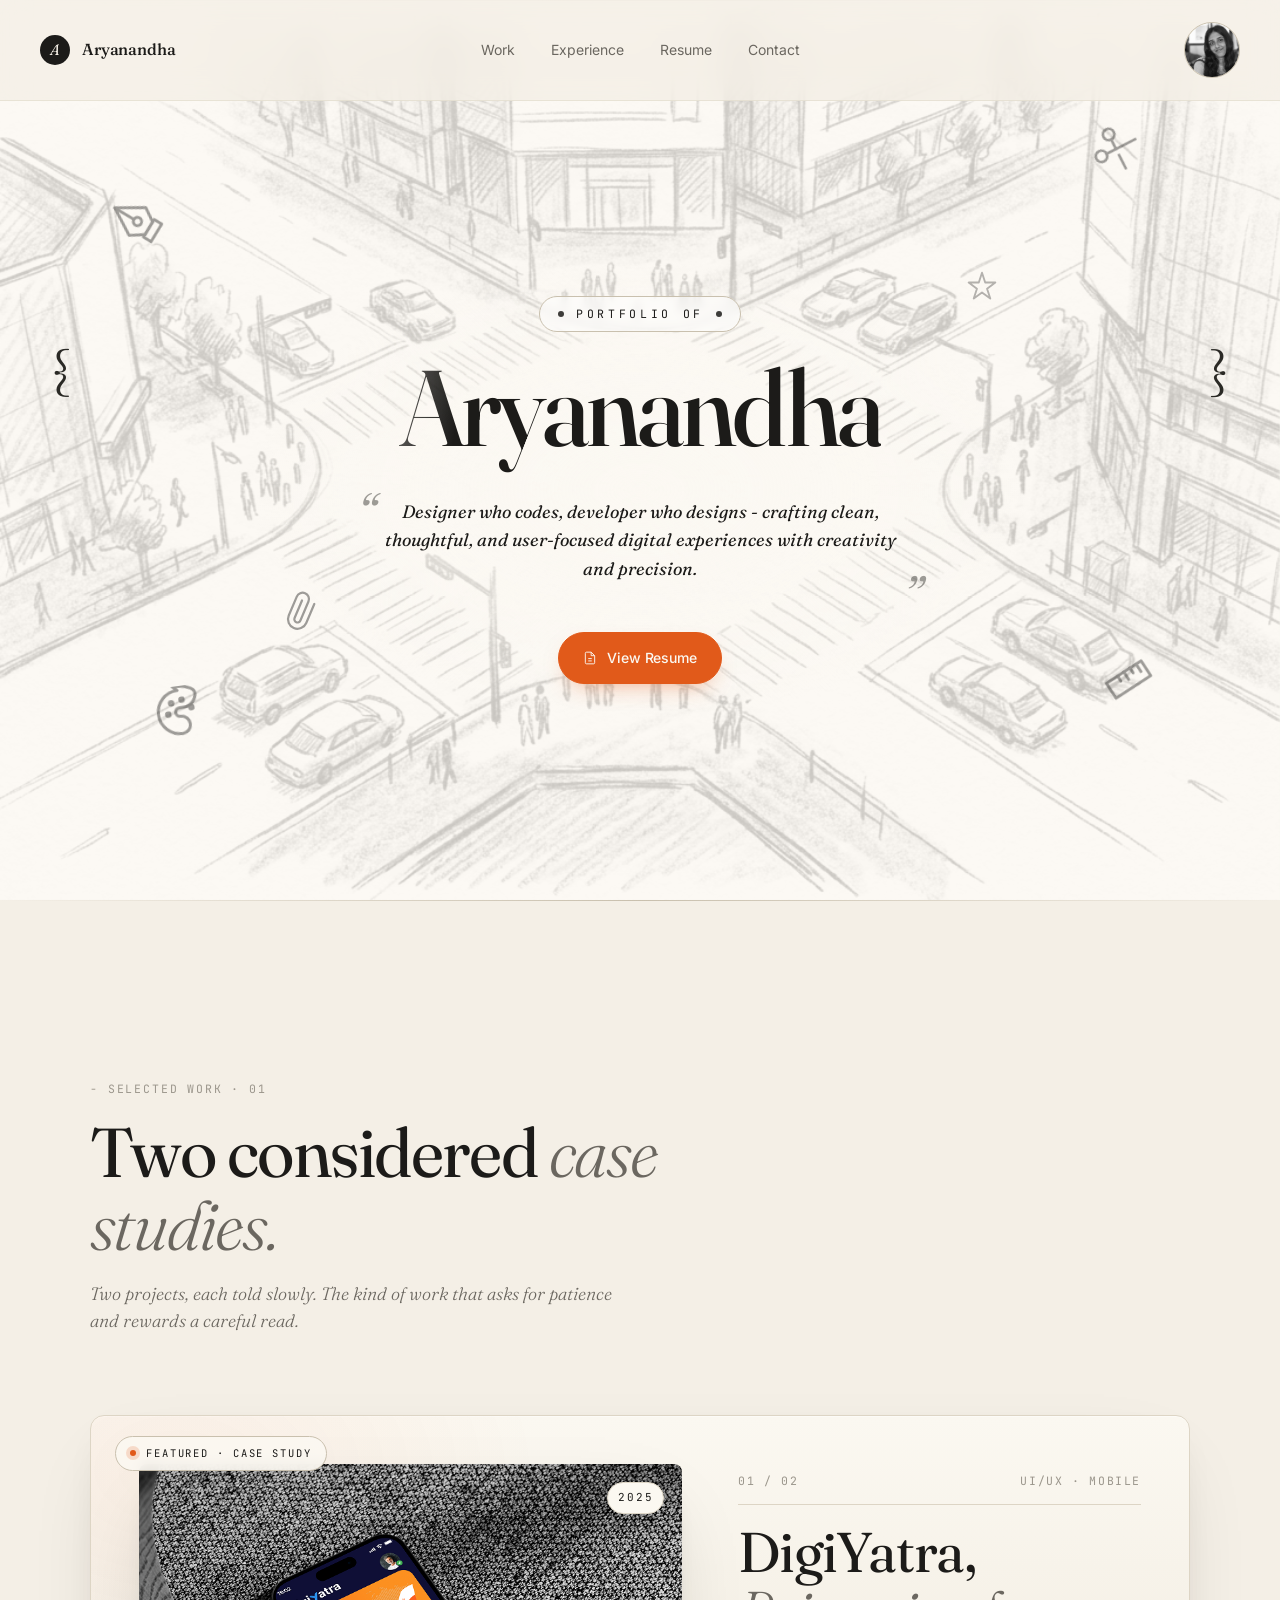
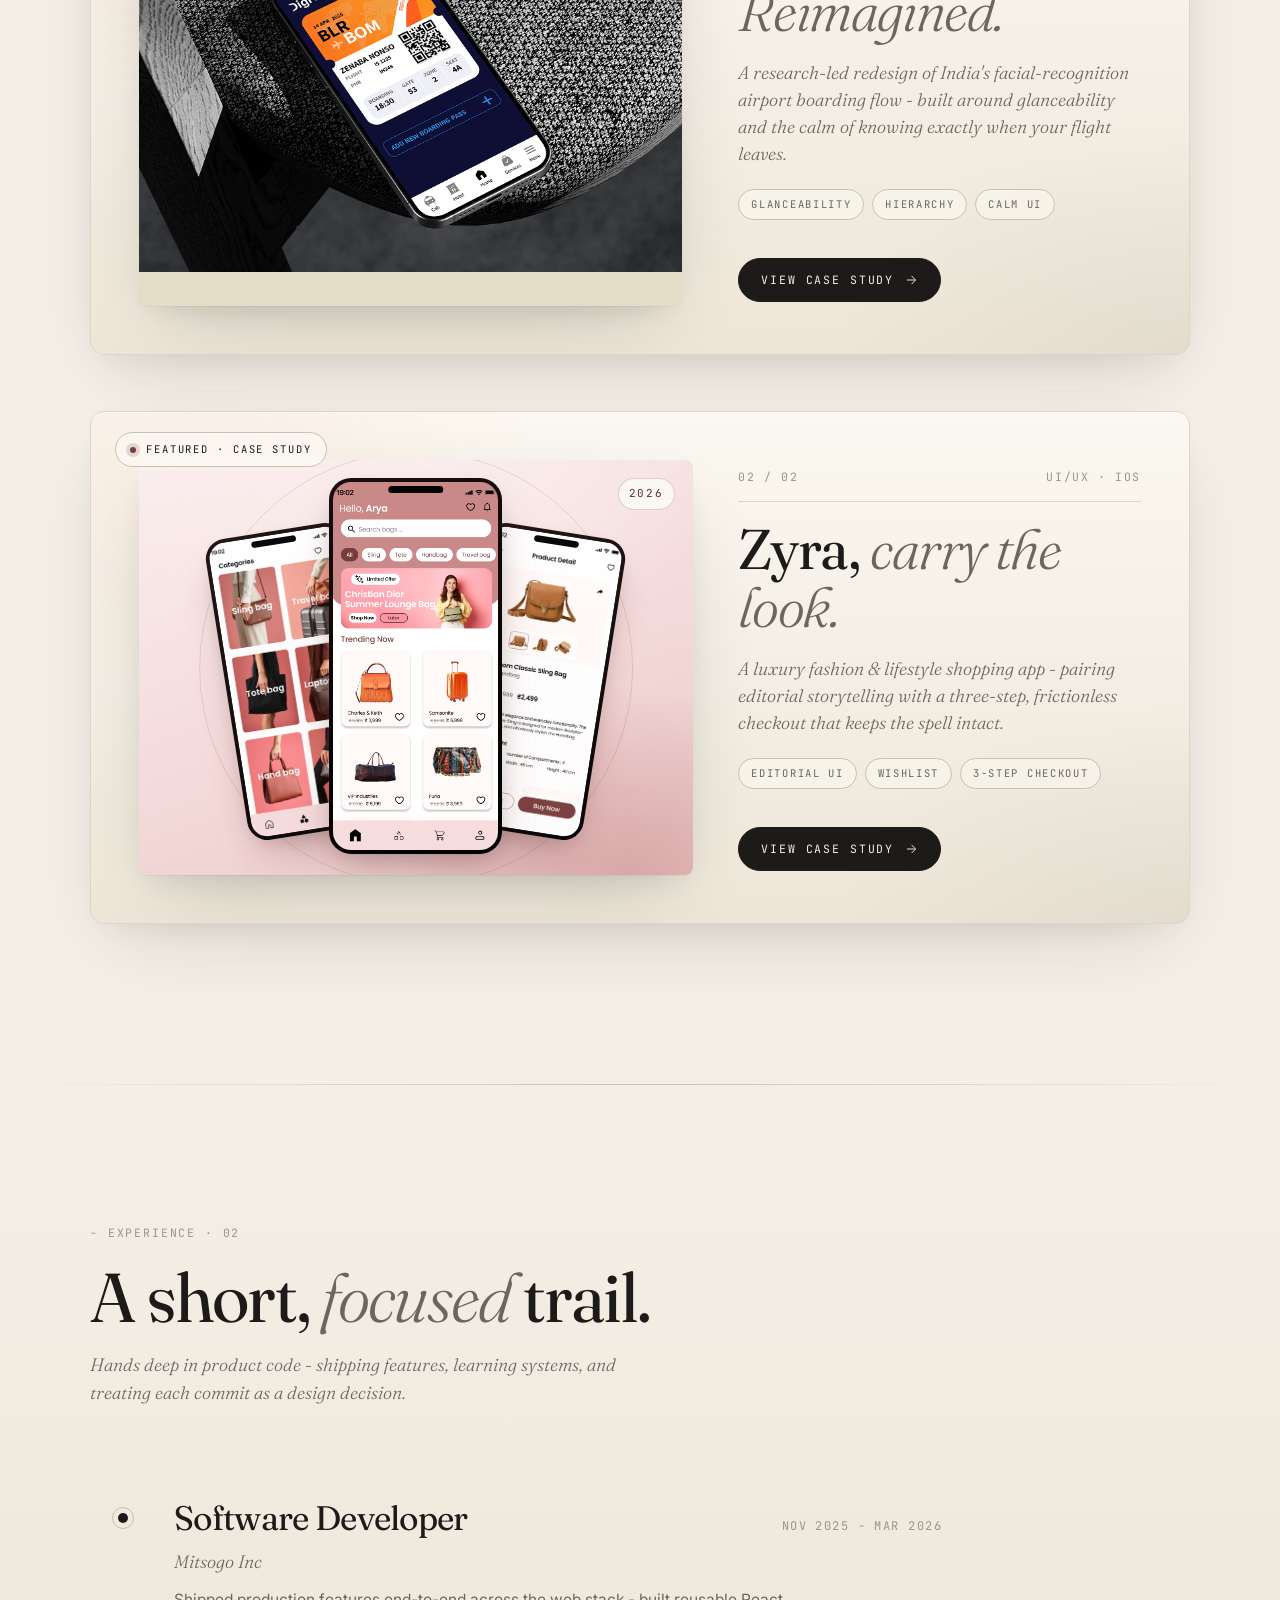
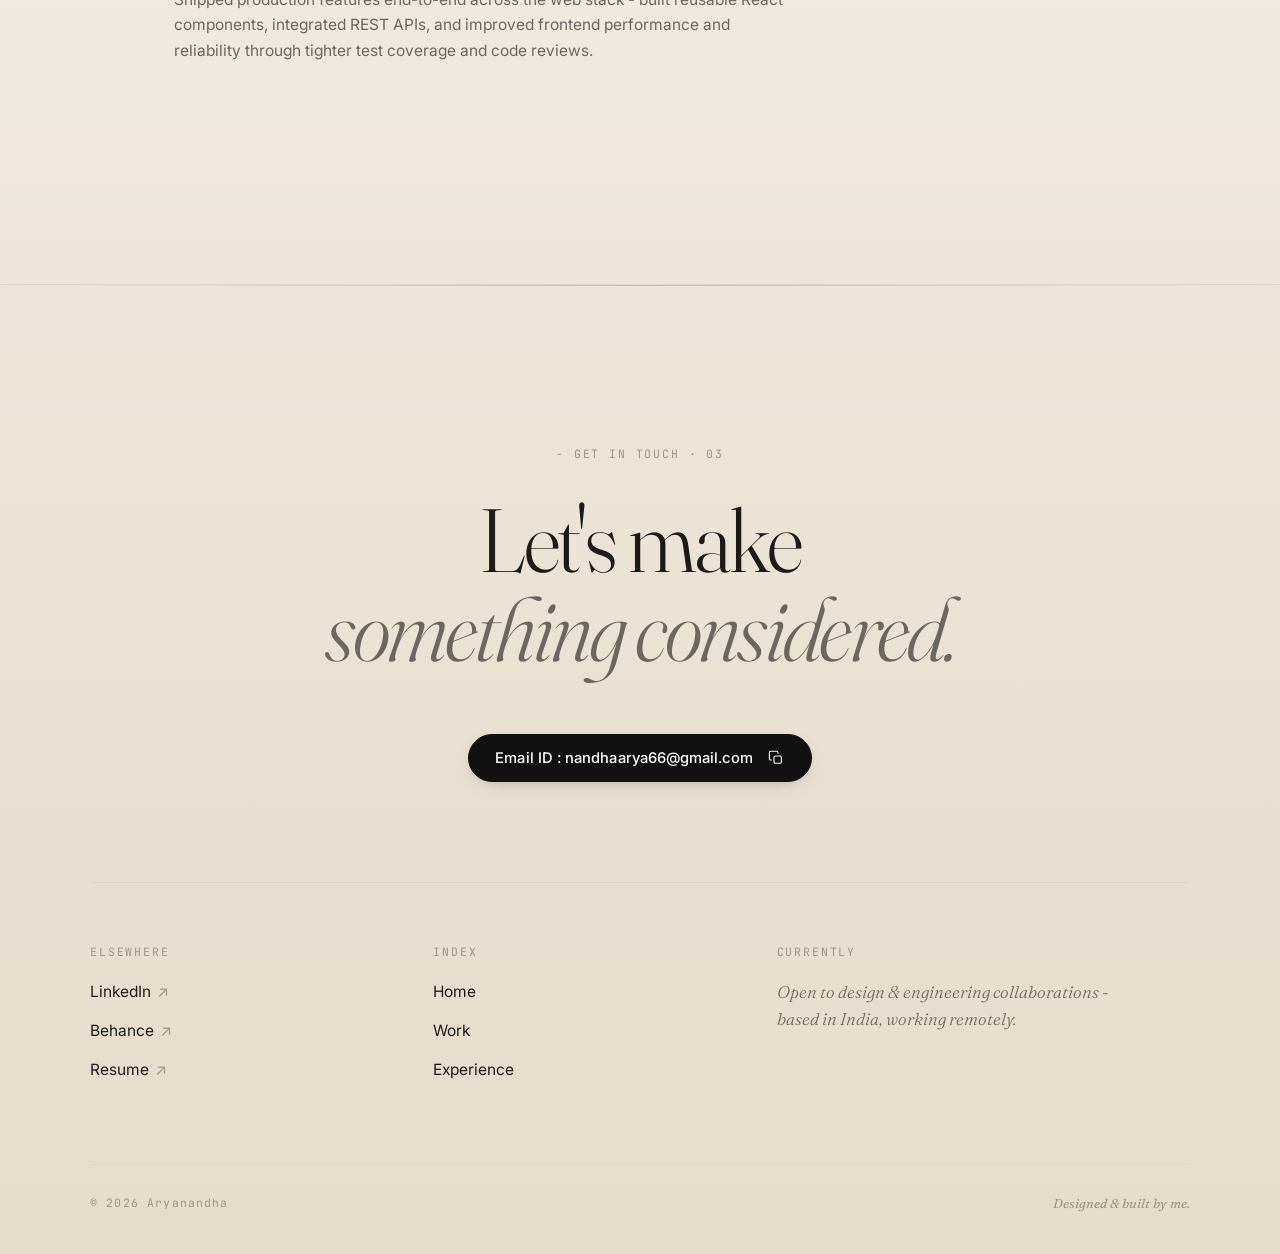
==== commit 8d560275: "updated casestudy" ====
--- a/index.html
+++ b/index.html
@@ -122,54 +122,111 @@
     <div class="container">
       <div class="section-head">
         <span class="kicker">- Selected work · 01</span>
-        <h2 class="section-title">A single, considered <em>case study.</em></h2>
+        <h2 class="section-title">Two considered <em>case studies.</em></h2>
         <p class="section-lede">
-          One project, told slowly. The kind of work that asks for
-          patience and rewards a careful read.
+          Two projects, each told slowly. The kind of work that asks
+          for patience and rewards a careful read.
         </p>
       </div>
 
-      <a href="case-study.html" class="feature feature--spotlight">
-        <span class="feature__chip" aria-hidden="true">
-          <span class="feature__chip-dot"></span>
-          Featured · Case study
-        </span>
-
-        <div class="feature__cover">
-          <img src="coverpage.png" alt="DigiYatra redesign cover" />
-          <span class="feature__year">2025</span>
-          <span class="feature__viewmark">
-            <svg width="14" height="14" viewBox="0 0 24 24" fill="none" stroke="currentColor" stroke-width="1.6"><path d="M5 12h14M13 5l7 7-7 7"/></svg>
-            View
+      <div class="features">
+        <a href="case-study.html" class="feature feature--spotlight">
+          <span class="feature__chip" aria-hidden="true">
+            <span class="feature__chip-dot"></span>
+            Featured · Case study
           </span>
-        </div>
-
-        <div class="feature__meta">
-          <div class="feature__row">
-            <span class="feature__num">01 / 01</span>
-            <span class="feature__tag">UI/UX · Mobile</span>
-          </div>
-          <h3 class="feature__title">DigiYatra, <em>Reimagined.</em></h3>
-          <p class="feature__desc">
-            A research-led redesign of India's facial-recognition
-            airport boarding flow - built around glanceability and
-            the calm of knowing exactly when your flight leaves.
-          </p>
-
-          <ul class="feature__chips">
-            <li>Glanceability</li>
-            <li>Hierarchy</li>
-            <li>Calm UI</li>
-          </ul>
-
-          <span class="feature__cta">
-            View case study
-            <svg width="14" height="14" viewBox="0 0 24 24" fill="none" stroke="currentColor" stroke-width="1.6">
-              <path d="M5 12h14M13 5l7 7-7 7"/>
-            </svg>
+
+          <div class="feature__cover">
+            <img src="coverpage.png" alt="DigiYatra redesign cover" />
+            <span class="feature__year">2025</span>
+            <span class="feature__viewmark">
+              <svg width="14" height="14" viewBox="0 0 24 24" fill="none" stroke="currentColor" stroke-width="1.6"><path d="M5 12h14M13 5l7 7-7 7"/></svg>
+              View
+            </span>
+          </div>
+
+          <div class="feature__meta">
+            <div class="feature__row">
+              <span class="feature__num">01 / 02</span>
+              <span class="feature__tag">UI/UX · Mobile</span>
+            </div>
+            <h3 class="feature__title">DigiYatra, <em>Reimagined.</em></h3>
+            <p class="feature__desc">
+              A research-led redesign of India's facial-recognition
+              airport boarding flow - built around glanceability and
+              the calm of knowing exactly when your flight leaves.
+            </p>
+
+            <ul class="feature__chips">
+              <li>Glanceability</li>
+              <li>Hierarchy</li>
+              <li>Calm UI</li>
+            </ul>
+
+            <span class="feature__cta">
+              View case study
+              <svg width="14" height="14" viewBox="0 0 24 24" fill="none" stroke="currentColor" stroke-width="1.6">
+                <path d="M5 12h14M13 5l7 7-7 7"/>
+              </svg>
+            </span>
+          </div>
+        </a>
+
+        <a href="case-study/index.html" class="feature feature--spotlight feature--zyra">
+          <span class="feature__chip" aria-hidden="true">
+            <span class="feature__chip-dot"></span>
+            Featured · Case study
           </span>
-        </div>
-      </a>
+
+          <div class="feature__cover feature__cover--zyra">
+            <div class="zyra-mock" aria-hidden="true">
+              <div class="zyra-phone zyra-phone--left">
+                <span class="zyra-phone__notch"></span>
+                <img src="case-study/assets/screens/categories.png" alt="" loading="lazy" />
+              </div>
+              <div class="zyra-phone zyra-phone--center">
+                <span class="zyra-phone__notch"></span>
+                <img src="case-study/assets/screens/home.png" alt="Zyra mobile app home screen" loading="lazy" />
+              </div>
+              <div class="zyra-phone zyra-phone--right">
+                <span class="zyra-phone__notch"></span>
+                <img src="case-study/assets/screens/product.png" alt="" loading="lazy" />
+              </div>
+            </div>
+            <span class="feature__year">2026</span>
+            <span class="feature__viewmark">
+              <svg width="14" height="14" viewBox="0 0 24 24" fill="none" stroke="currentColor" stroke-width="1.6"><path d="M5 12h14M13 5l7 7-7 7"/></svg>
+              View
+            </span>
+          </div>
+
+          <div class="feature__meta">
+            <div class="feature__row">
+              <span class="feature__num">02 / 02</span>
+              <span class="feature__tag">UI/UX · iOS</span>
+            </div>
+            <h3 class="feature__title">Zyra, <em>carry the look.</em></h3>
+            <p class="feature__desc">
+              A luxury fashion &amp; lifestyle shopping app - pairing
+              editorial storytelling with a three-step, frictionless
+              checkout that keeps the spell intact.
+            </p>
+
+            <ul class="feature__chips">
+              <li>Editorial UI</li>
+              <li>Wishlist</li>
+              <li>3-Step Checkout</li>
+            </ul>
+
+            <span class="feature__cta">
+              View case study
+              <svg width="14" height="14" viewBox="0 0 24 24" fill="none" stroke="currentColor" stroke-width="1.6">
+                <path d="M5 12h14M13 5l7 7-7 7"/>
+              </svg>
+            </span>
+          </div>
+        </a>
+      </div>
     </div>
   </section>
 
--- a/styles.css
+++ b/styles.css
@@ -3467,3 +3467,143 @@
 
   .cw-hero__tag { left: 10px; bottom: 10px; }
 }
+
+/* =====================================================
+   WORK - multi-feature stack + Zyra spotlight
+   ===================================================== */
+.features {
+  display: flex;
+  flex-direction: column;
+  gap: 56px;
+}
+
+/* Zyra card - composed phone cover on a maroon/blush stage */
+.feature__cover--zyra {
+  position: relative;
+  display: flex;
+  align-items: center;
+  justify-content: center;
+  aspect-ratio: 4 / 3;
+  padding: 32px 22px;
+  background:
+    radial-gradient(80% 90% at 50% 0%, rgba(251,238,238,0.95) 0%, transparent 65%),
+    radial-gradient(60% 70% at 88% 100%, rgba(201,138,138,0.55) 0%, transparent 65%),
+    linear-gradient(160deg, #FBEEEE 0%, #F4DADA 55%, #EAC8C8 100%);
+  perspective: none;
+  isolation: isolate;
+  overflow: hidden;
+}
+
+/* soft concentric ring - decorative */
+.feature__cover--zyra::after {
+  content: '';
+  position: absolute;
+  width: 78%;
+  aspect-ratio: 1;
+  border: 1px solid rgba(122,62,62,0.15);
+  border-radius: 50%;
+  top: 50%; left: 50%;
+  transform: translate(-50%, -50%);
+  pointer-events: none;
+  z-index: 1;
+}
+
+.zyra-mock {
+  position: relative;
+  width: 100%;
+  height: 100%;
+  display: flex;
+  align-items: center;
+  justify-content: center;
+  z-index: 2;
+}
+
+.zyra-phone {
+  position: absolute;
+  width: 30%;
+  aspect-ratio: 9 / 19.5;
+  border-radius: 22px;
+  background: linear-gradient(150deg, #1a0e0e, #0a0505 60%, #000);
+  padding: 4px;
+  box-shadow:
+    0 24px 50px -16px rgba(122, 62, 62, 0.42),
+    0 8px 24px -10px rgba(0, 0, 0, 0.22);
+  transition: transform 0.7s var(--ease);
+  overflow: hidden;
+}
+.zyra-phone__notch {
+  position: absolute;
+  top: 8px;
+  left: 50%;
+  transform: translateX(-50%);
+  width: 32%;
+  height: 7px;
+  border-radius: 999px;
+  background: #000;
+  z-index: 3;
+}
+
+/* override the global .feature__cover img rules so the phone screens render correctly */
+.feature__cover--zyra .zyra-phone img {
+  width: 100%;
+  height: 100%;
+  aspect-ratio: auto;
+  border-radius: 18px;
+  object-fit: cover;
+  animation: none;
+  transform: none;
+  filter: contrast(1.02);
+  transition: none;
+}
+.feature--zyra:hover .feature__cover--zyra .zyra-phone img {
+  transform: none;
+  filter: contrast(1.04);
+}
+
+.zyra-phone--center {
+  z-index: 3;
+  width: 34%;
+  transform: translateY(-2px);
+}
+.zyra-phone--left {
+  z-index: 2;
+  transform: translate(-78%, 14px) rotate(-9deg) scale(0.92);
+  opacity: 0.96;
+}
+.zyra-phone--right {
+  z-index: 2;
+  transform: translate(78%, 14px) rotate(9deg) scale(0.92);
+  opacity: 0.96;
+}
+
+/* hover - splay the phones gently */
+.feature--zyra:hover .zyra-phone--center { transform: translateY(-10px) scale(1.04); }
+.feature--zyra:hover .zyra-phone--left   { transform: translate(-90%, 10px) rotate(-12deg) scale(0.92); }
+.feature--zyra:hover .zyra-phone--right  { transform: translate( 90%, 10px) rotate( 12deg) scale(0.92); }
+
+/* brand-toned chip dot for Zyra */
+.feature--zyra .feature__chip-dot {
+  background: #7A3E3E;
+  box-shadow: 0 0 0 4px rgba(122, 62, 62, 0.18);
+}
+
+/* tag pill keeps the warm tone */
+.feature--zyra .feature__year {
+  color: #5C2D2D;
+  border-color: rgba(122,62,62,0.22);
+}
+
+@media (max-width: 920px) {
+  .features { gap: 36px; }
+  .feature__cover--zyra { aspect-ratio: 5 / 4; padding: 22px 12px; }
+  .zyra-phone { width: 32%; }
+  .zyra-phone--center { width: 36%; }
+  .zyra-phone--left  { transform: translate(-72%, 10px) rotate(-9deg) scale(0.9); }
+  .zyra-phone--right { transform: translate( 72%, 10px) rotate( 9deg) scale(0.9); }
+  .feature--zyra:hover .zyra-phone--left  { transform: translate(-80%, 6px) rotate(-12deg) scale(0.9); }
+  .feature--zyra:hover .zyra-phone--right { transform: translate( 80%, 6px) rotate( 12deg) scale(0.9); }
+}
+
+@media (prefers-reduced-motion: reduce) {
+  .zyra-phone { transition: none; }
+}
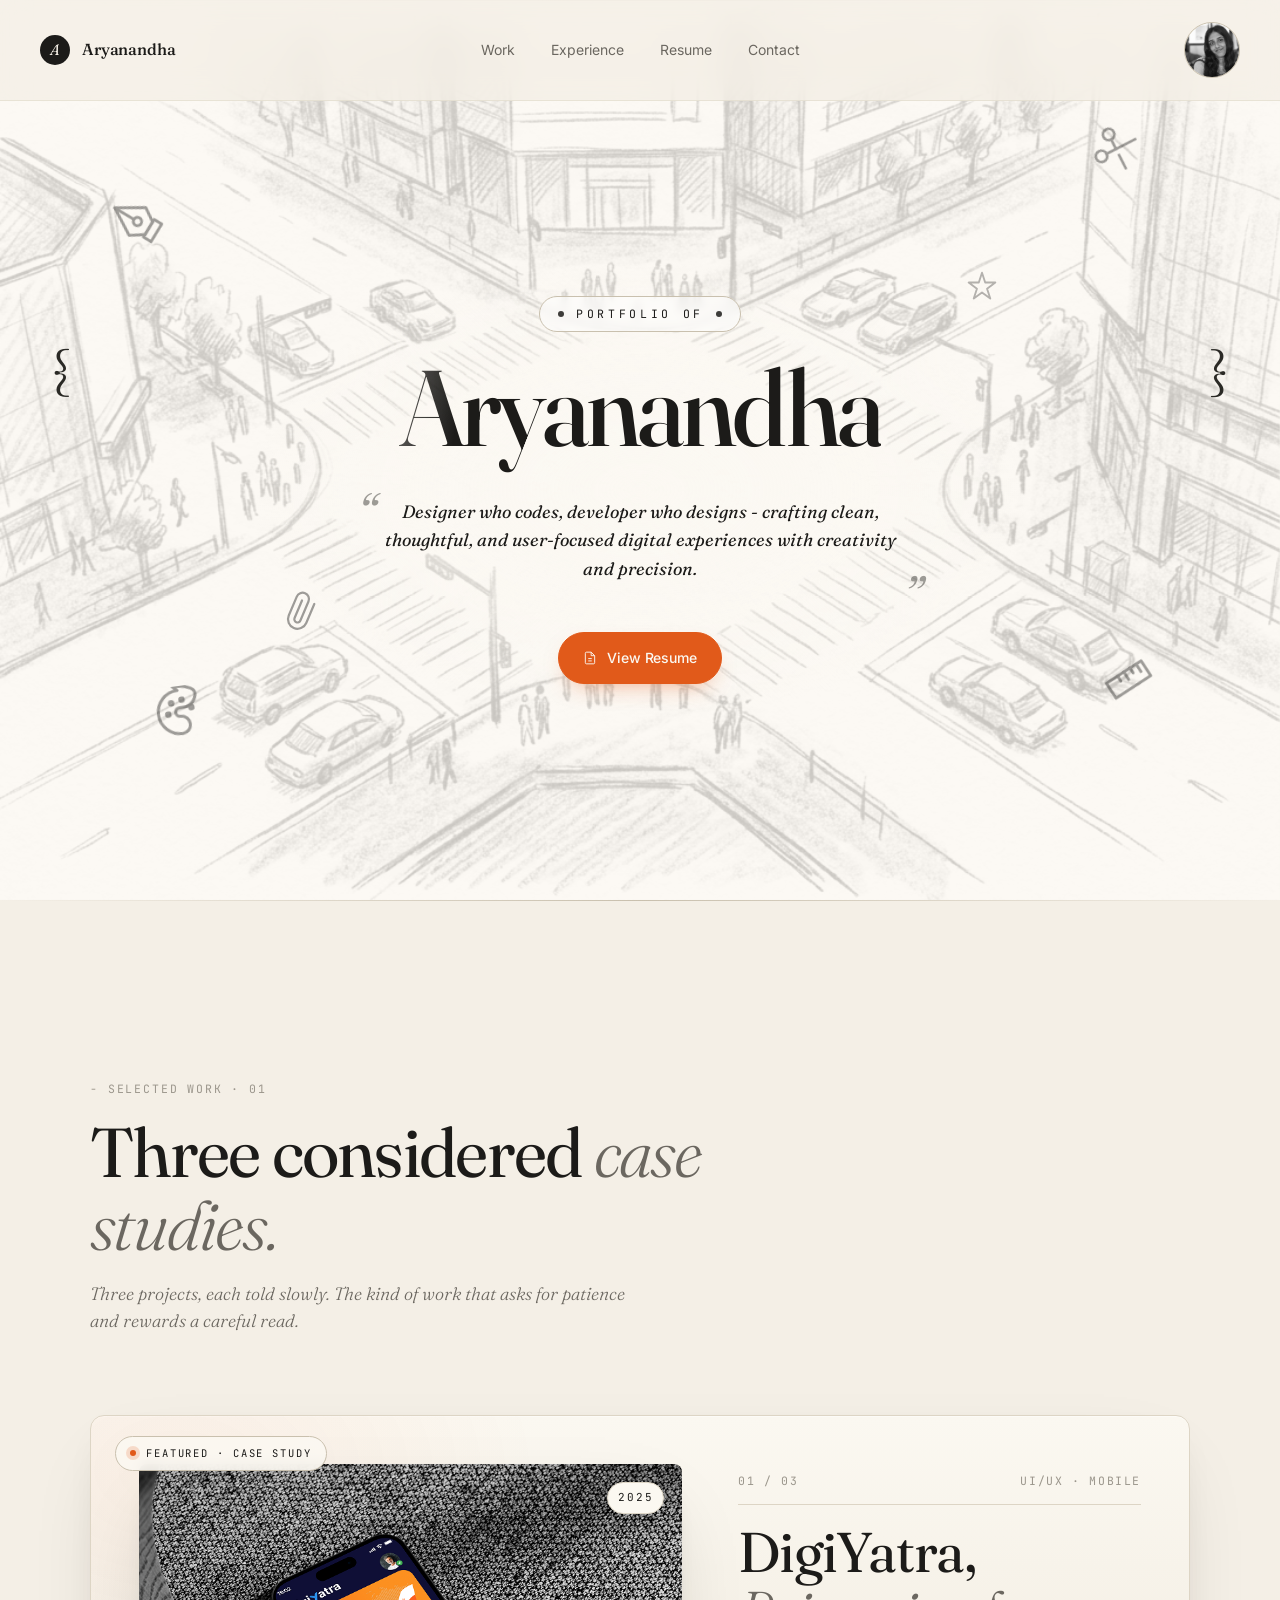
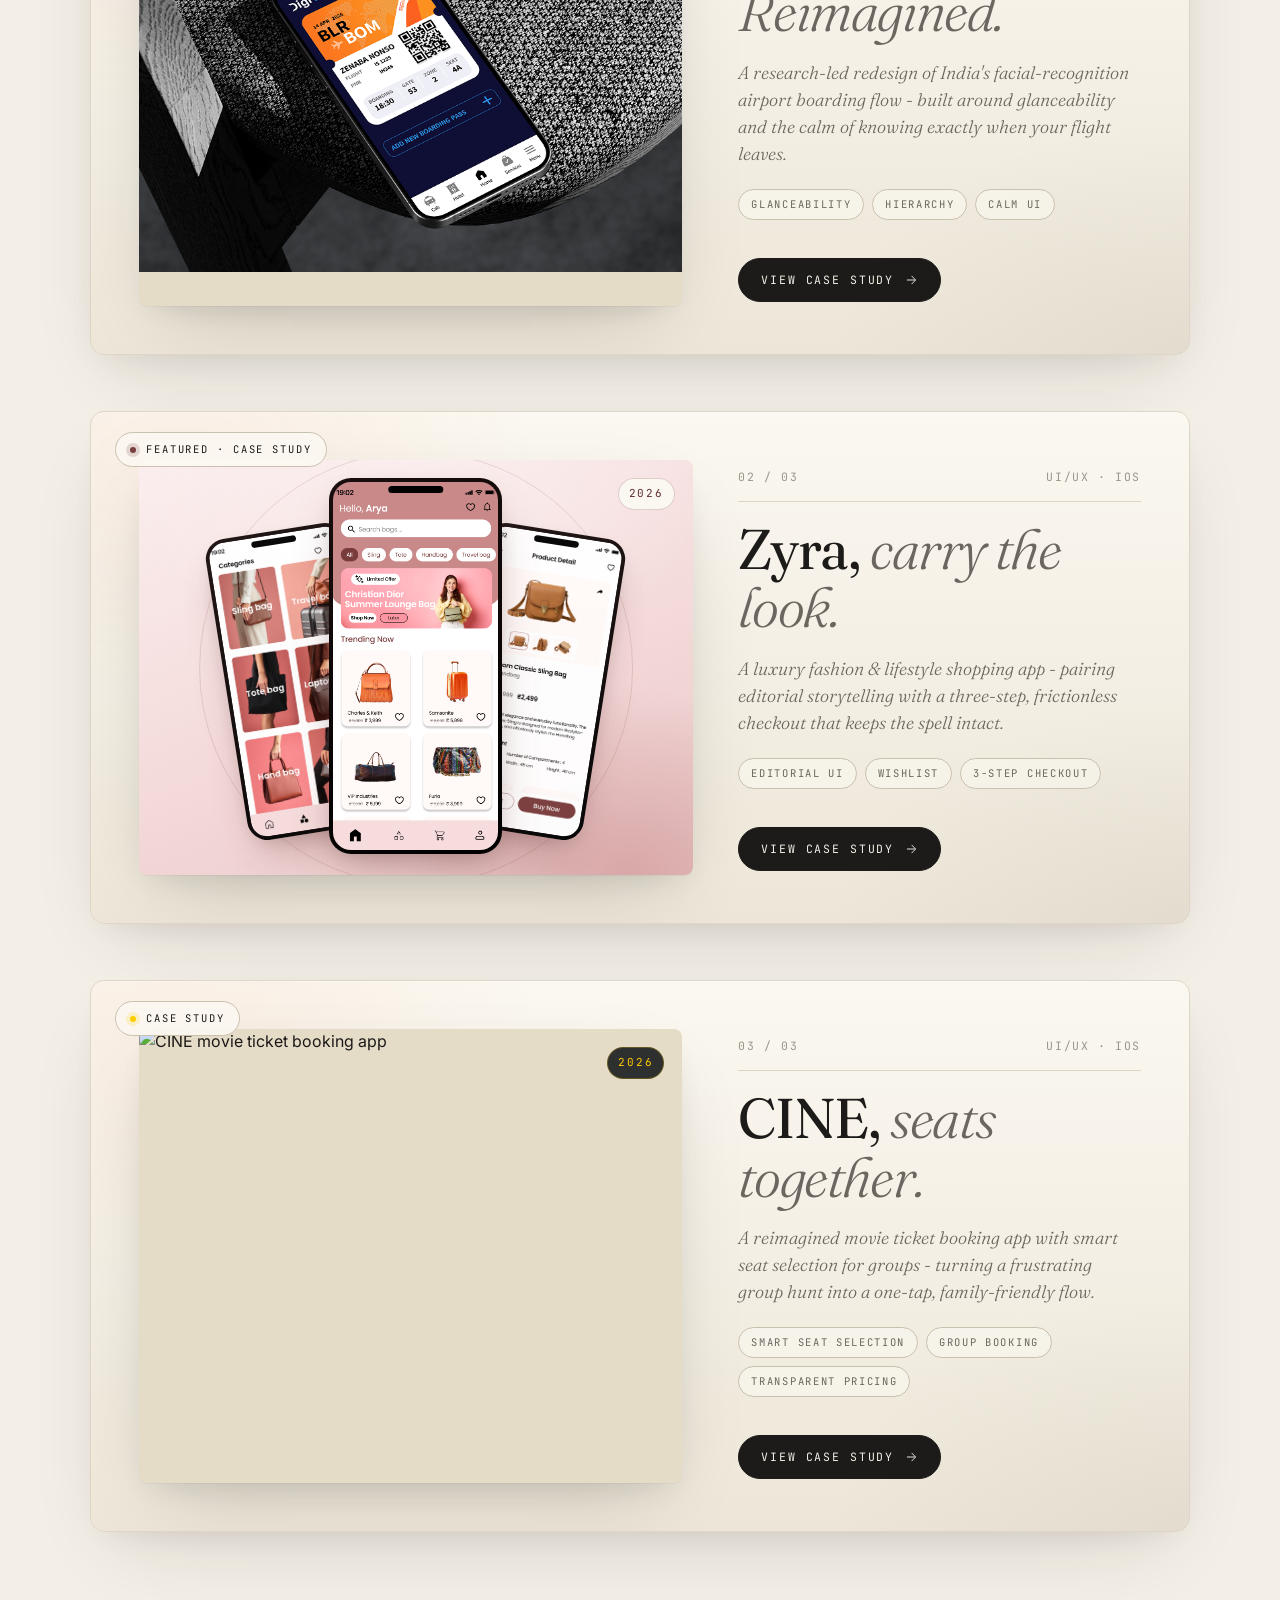
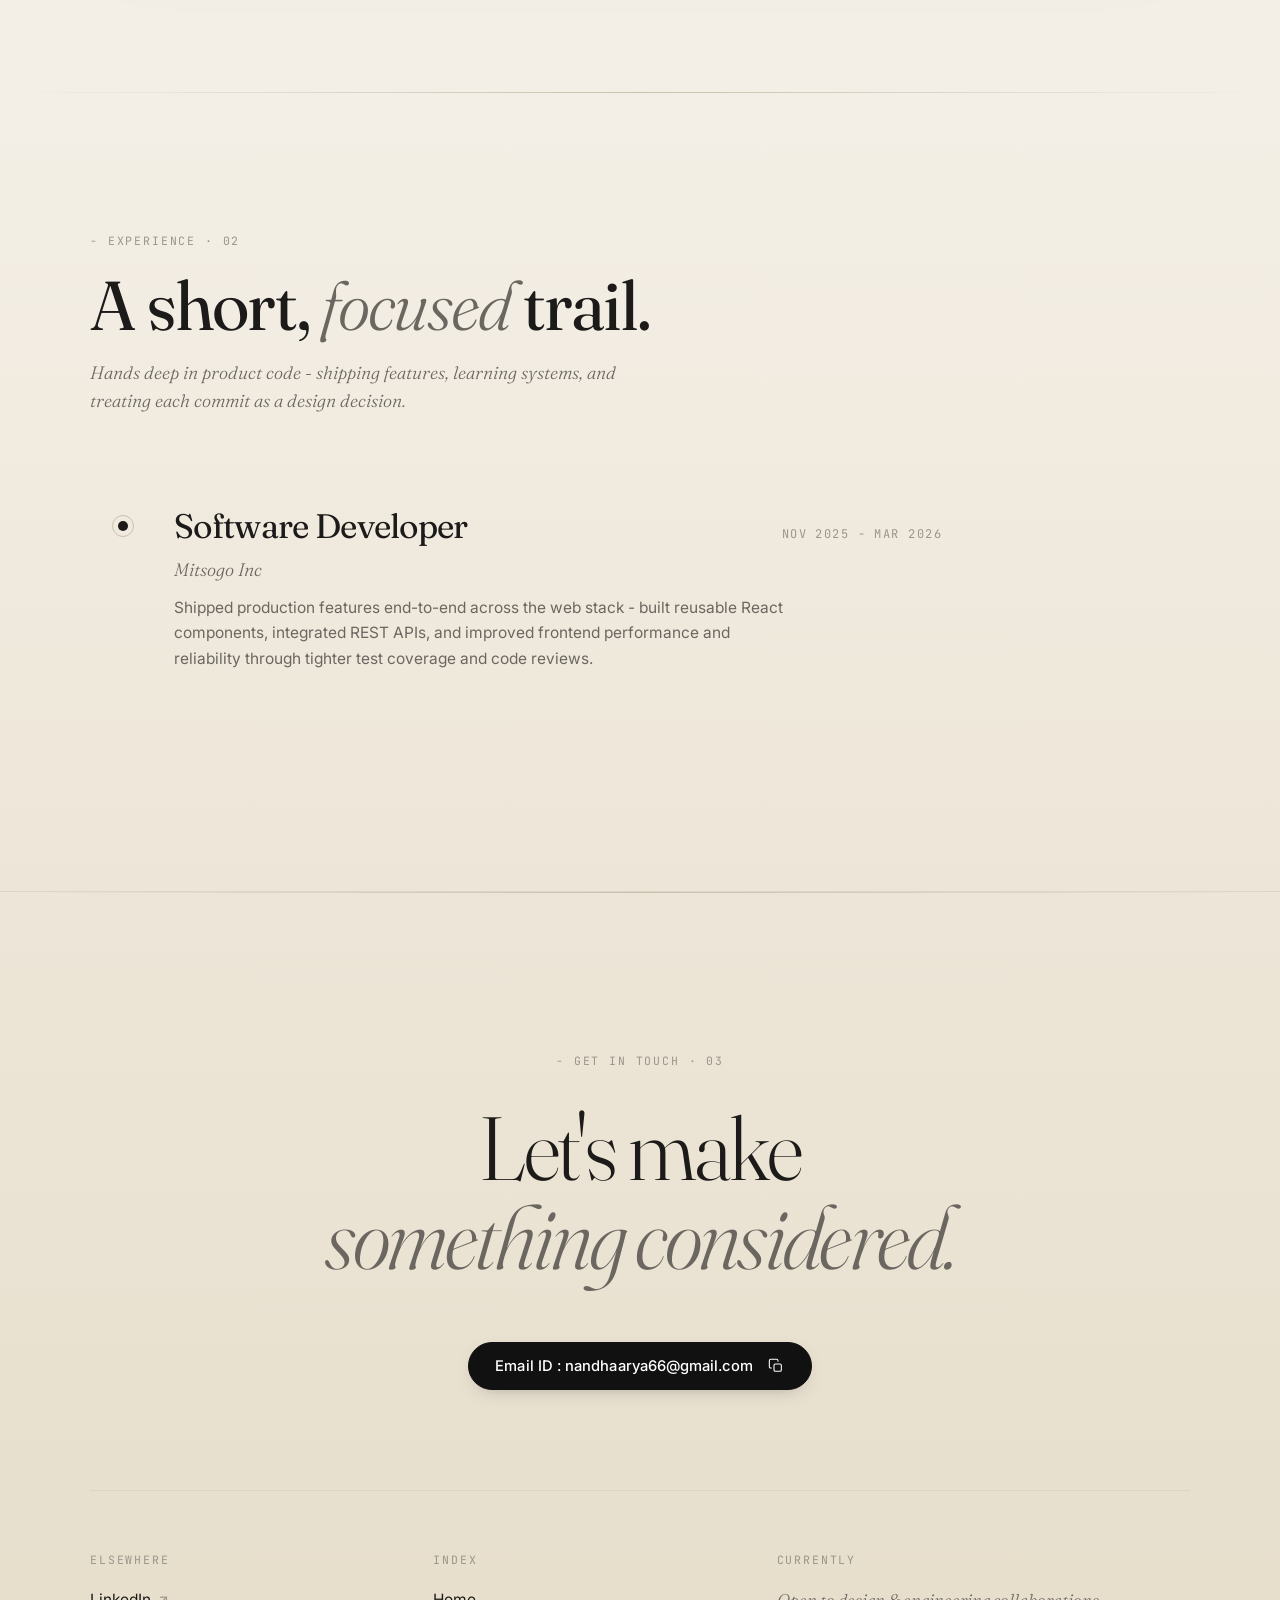
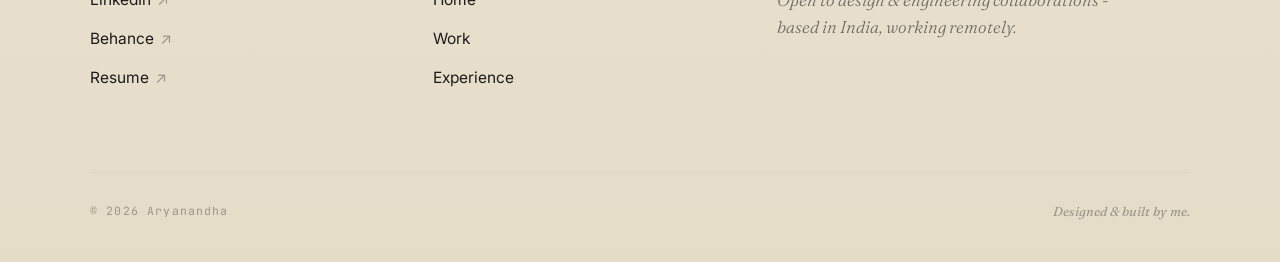
==== commit d3aeb93c: "Fix CINE cover: remove dark background/glow, show image cleanly Co-authored-by: CommandCodeBot <nore" ====
--- a/index.html
+++ b/index.html
@@ -122,9 +122,9 @@
     <div class="container">
       <div class="section-head">
         <span class="kicker">- Selected work · 01</span>
-        <h2 class="section-title">Two considered <em>case studies.</em></h2>
+        <h2 class="section-title">Three considered <em>case studies.</em></h2>
         <p class="section-lede">
-          Two projects, each told slowly. The kind of work that asks
+          Three projects, each told slowly. The kind of work that asks
           for patience and rewards a careful read.
         </p>
       </div>
@@ -147,7 +147,7 @@
 
           <div class="feature__meta">
             <div class="feature__row">
-              <span class="feature__num">01 / 02</span>
+              <span class="feature__num">01 / 03</span>
               <span class="feature__tag">UI/UX · Mobile</span>
             </div>
             <h3 class="feature__title">DigiYatra, <em>Reimagined.</em></h3>
@@ -202,7 +202,7 @@
 
           <div class="feature__meta">
             <div class="feature__row">
-              <span class="feature__num">02 / 02</span>
+              <span class="feature__num">02 / 03</span>
               <span class="feature__tag">UI/UX · iOS</span>
             </div>
             <h3 class="feature__title">Zyra, <em>carry the look.</em></h3>
@@ -216,6 +216,50 @@
               <li>Editorial UI</li>
               <li>Wishlist</li>
               <li>3-Step Checkout</li>
+            </ul>
+
+            <span class="feature__cta">
+              View case study
+              <svg width="14" height="14" viewBox="0 0 24 24" fill="none" stroke="currentColor" stroke-width="1.6">
+                <path d="M5 12h14M13 5l7 7-7 7"/>
+              </svg>
+            </span>
+          </div>
+        </a>
+
+        <a href="movie-ticket-case-study.html" class="feature feature--spotlight feature--cine">
+          <span class="feature__chip" aria-hidden="true">
+            <span class="feature__chip-dot"></span>
+            Case study
+          </span>
+
+          <div class="feature__cover feature__cover--cine">
+            <div class="cine-mock" aria-hidden="true">
+              <img src="image.jpg" alt="CINE movie ticket booking app" loading="lazy" />
+            </div>
+            <span class="feature__year">2026</span>
+            <span class="feature__viewmark">
+              <svg width="14" height="14" viewBox="0 0 24 24" fill="none" stroke="currentColor" stroke-width="1.6"><path d="M5 12h14M13 5l7 7-7 7"/></svg>
+              View
+            </span>
+          </div>
+
+          <div class="feature__meta">
+            <div class="feature__row">
+              <span class="feature__num">03 / 03</span>
+              <span class="feature__tag">UI/UX · iOS</span>
+            </div>
+            <h3 class="feature__title">CINE, <em>seats together.</em></h3>
+            <p class="feature__desc">
+              A reimagined movie ticket booking app with smart seat
+              selection for groups - turning a frustrating group
+              hunt into a one-tap, family-friendly flow.
+            </p>
+
+            <ul class="feature__chips">
+              <li>Smart Seat Selection</li>
+              <li>Group Booking</li>
+              <li>Transparent Pricing</li>
             </ul>
 
             <span class="feature__cta">
--- a/styles.css
+++ b/styles.css
@@ -3593,6 +3593,42 @@
   border-color: rgba(122,62,62,0.22);
 }
 
+/* CINE card */
+.feature__cover--cine {
+  position: relative;
+  overflow: hidden;
+  border-radius: 8px;
+}
+
+.feature__cover--cine::after {
+  content: none;
+}
+
+.cine-mock {
+  position: relative;
+  width: 100%;
+  height: 100%;
+  z-index: 2;
+}
+
+.cine-mock img {
+  width: 100%;
+  height: 100%;
+  object-fit: cover;
+  border-radius: 8px;
+}
+
+.feature--cine .feature__chip-dot {
+  background: #FFCC00;
+  box-shadow: 0 0 0 4px rgba(255,204,0,0.18);
+}
+
+.feature--cine .feature__year {
+  color: #FFCC00;
+  border-color: rgba(255,204,0,0.25);
+  background: rgba(15,17,21,0.85);
+}
+
 @media (max-width: 920px) {
   .features { gap: 36px; }
   .feature__cover--zyra { aspect-ratio: 5 / 4; padding: 22px 12px; }
@@ -3602,6 +3638,8 @@
   .zyra-phone--right { transform: translate( 72%, 10px) rotate( 9deg) scale(0.9); }
   .feature--zyra:hover .zyra-phone--left  { transform: translate(-80%, 6px) rotate(-12deg) scale(0.9); }
   .feature--zyra:hover .zyra-phone--right { transform: translate( 80%, 6px) rotate( 12deg) scale(0.9); }
+  .feature__cover--cine { border-radius: 6px; }
+  .cine-mock img { border-radius: 6px; }
 }
 
 @media (prefers-reduced-motion: reduce) {
